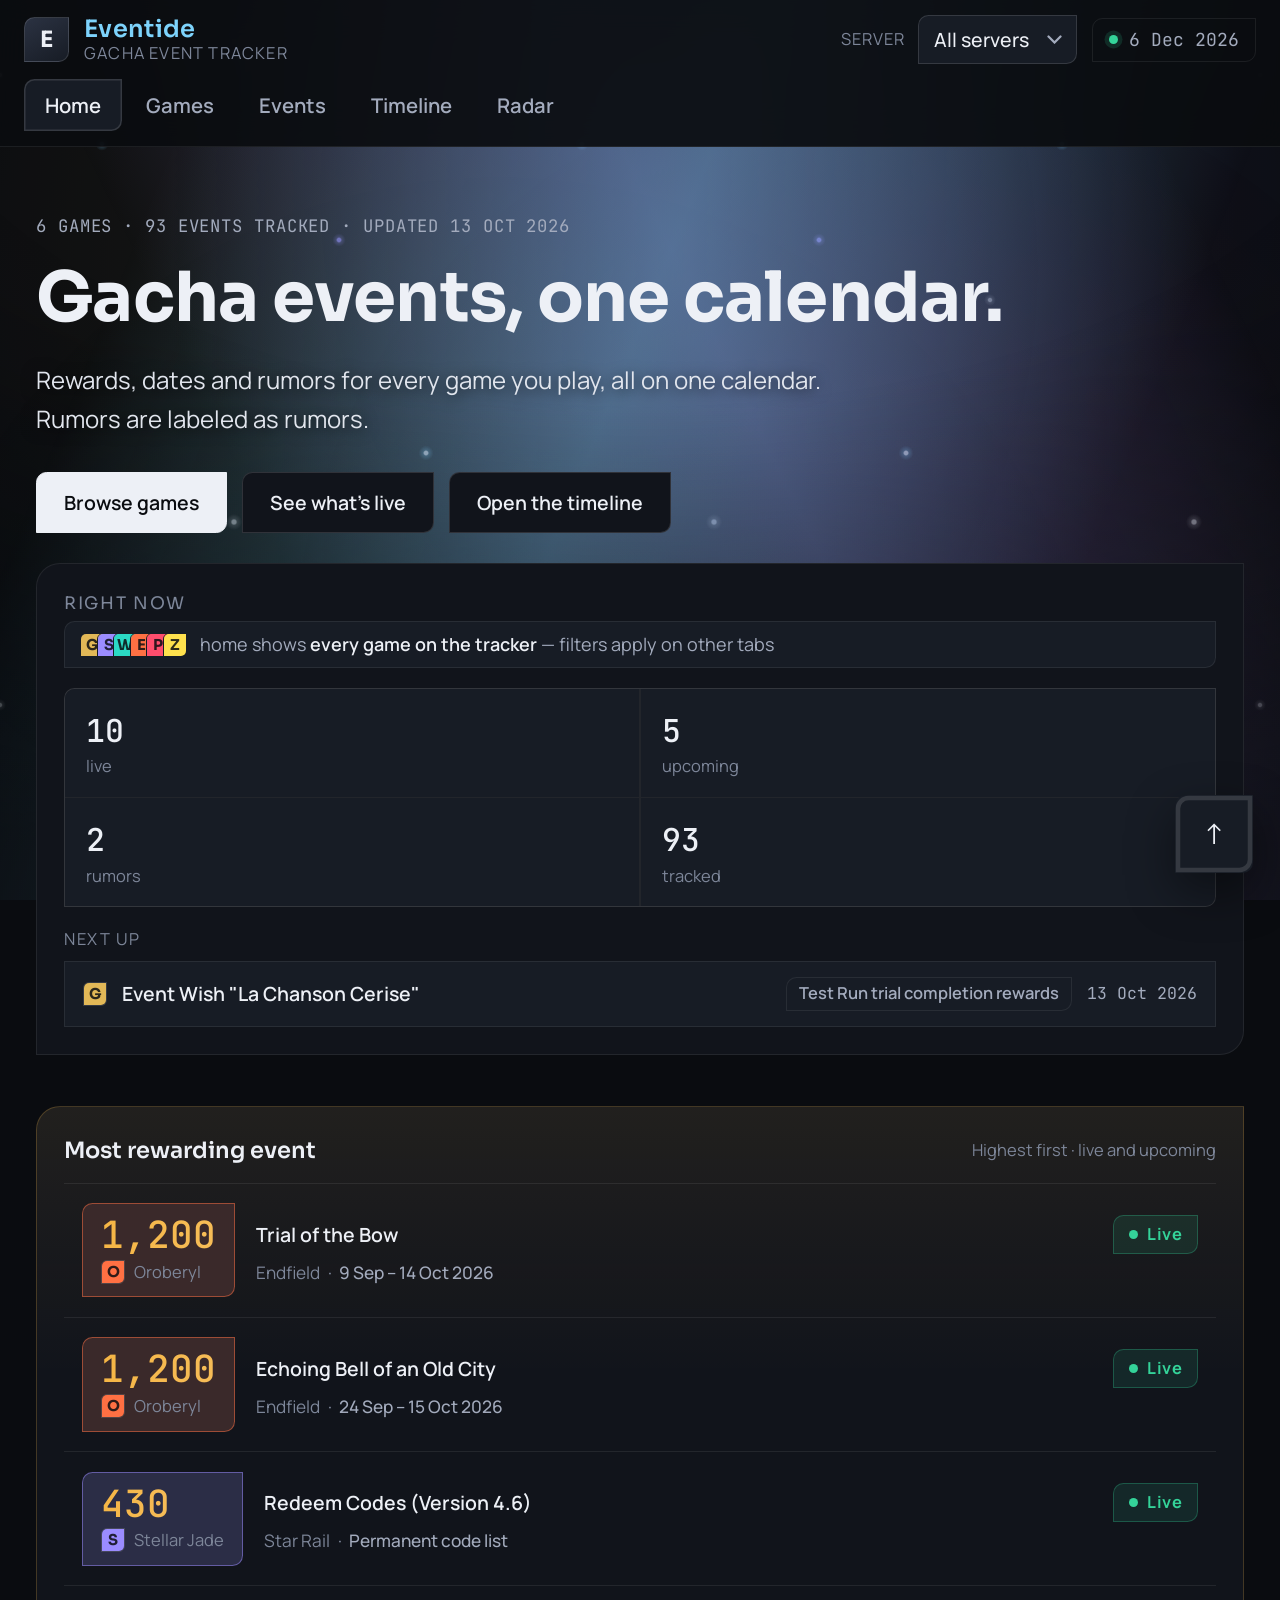
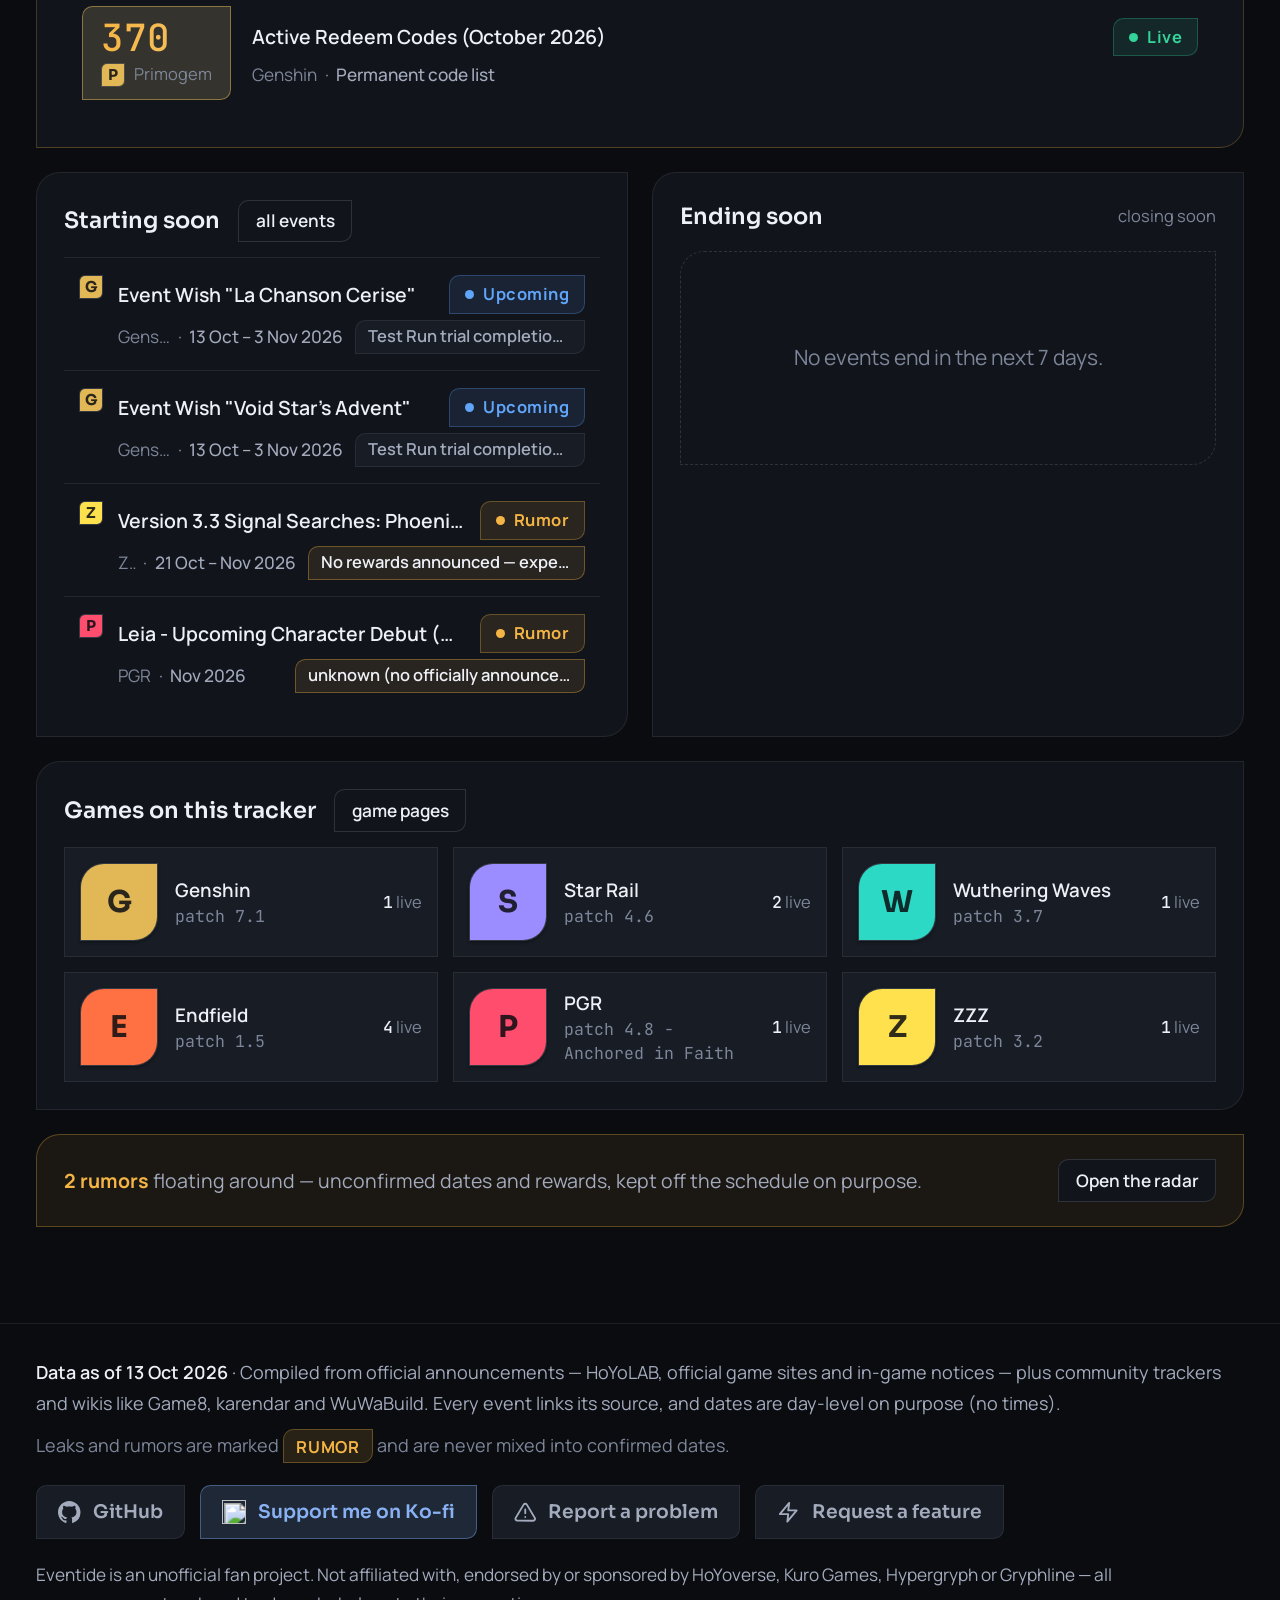
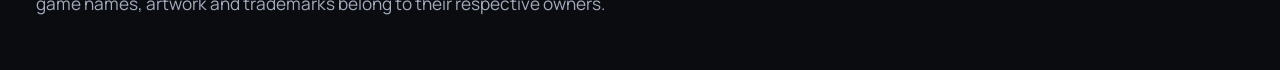
==== index.html @ 00e85efd "data: add Waking Moon Fishing to homepage" ====
<!DOCTYPE html>
<html lang="en">
<head>
<meta charset="UTF-8">
<meta name="viewport" content="width=device-width, initial-scale=1.0">
<meta name="color-scheme" content="dark">
<title>Eventide — gacha event tracker</title>
<meta name="description" content="One calendar for every gacha event: Genshin Impact, Honkai: Star Rail, Wuthering Waves, Arknights: Endfield, Punishing: Gray Raven. Dates, requirements, rewards, timeline and rumors.">
<link rel="preconnect" href="https://fonts.googleapis.com">
<link rel="preconnect" href="https://fonts.gstatic.com" crossorigin>
<link rel="preload" as="style" href="https://fonts.googleapis.com/css2?family=Sora:wght@500;600;700&family=Manrope:wght@400;500;600;700&family=JetBrains+Mono:wght@400;500&display=swap" onload="this.onload=null;this.rel='stylesheet'">
<noscript><link href="https://fonts.googleapis.com/css2?family=Sora:wght@500;600;700&family=Manrope:wght@400;500;600;700&family=JetBrains+Mono:wght@400;500&display=swap" rel="stylesheet"></noscript>
<link rel="stylesheet" href="assets/styles.css?v=20261008l">
</head>
<body>

<div class="bg-anim" aria-hidden="true">
  <span class="blob blob-a"></span>
  <span class="blob blob-b"></span>
  <span class="blob blob-c"></span>
  <span class="blob blob-d"></span>
  <span class="bg-stars"></span>
  <span class="bg-stars bg-stars-2"></span>
  <span class="bg-aurora"></span>
</div>

<div class="sticky-chrome">
<header class="topbar">
  <div class="topbar-inner">
    <a class="brand" href="#" aria-label="Eventide home">
      <span class="brand-mark">E</span>
      <span class="brand-text">
        <span class="brand-name">Eventide</span>
        <span class="brand-sub">gacha event tracker</span>
      </span>
    </a>

    <nav class="nav" aria-label="Views">
      <button class="nav-btn" data-view="home" aria-current="page">Home</button>
      <button class="nav-btn" data-view="games">Games</button>
      <button class="nav-btn" data-view="events">Events</button>
      <button class="nav-btn" data-view="timeline">Timeline</button>
      <button class="nav-btn" data-view="radar">Radar</button>
    </nav>

    <div class="topbar-right">
      <label class="server-wrap" title="Most events run on every server at the same dates — this only filters the rare region-specific ones.">
        <span class="server-label">Server</span>
        <select id="serverSelect" class="server-select">
          <option value="all">All servers</option>
          <option value="global">Global</option>
          <option value="america">America</option>
          <option value="europe">Europe</option>
          <option value="asia">Asia</option>
          <option value="sea">SEA</option>
          <option value="tw/hk/mo">TW/HK/MO</option>
          <option value="jp/kr">JP/KR</option>
          <option value="cn">CN</option>
        </select>
      </label>
      <div class="today-pill"><span class="today-dot" aria-hidden="true"></span><span id="todayDate">—</span></div>
    </div>
  </div>
</header>

<div class="filterbar">
  <div class="filterbar-inner">
    <button class="filter-toggle" id="filterToggle" aria-expanded="false" aria-controls="filterPanel">
      <span class="filter-toggle-label">Filters</span>
      <span class="filter-toggle-summary" id="filterSummary"></span>
      <span class="filter-caret" aria-hidden="true">▾</span>
    </button>
    <div class="filter-panel" id="filterPanel">
      <div class="chip-group" id="gameChips" role="group" aria-label="Filter by game"></div>
      <div class="filter-tools">
        <div class="seg" id="statusSeg" role="group" aria-label="Filter by status">
          <button class="seg-btn" data-status="live">Live</button>
          <button class="seg-btn" data-status="upcoming">Upcoming</button>
          <button class="seg-btn" data-status="all" aria-pressed="true">All</button>
          <button class="seg-btn" data-status="ended">Ended</button>
        </div>
        <select id="typeSelect" class="field-select" aria-label="Filter by event type">
          <option value="all">All types</option>
        </select>
        <select id="sortSelect" class="field-select" aria-label="Sort">
          <option value="start-asc">Sort: start date</option>
          <option value="start-desc">Sort: latest first</option>
          <option value="end-asc">Sort: ending soon</option>
          <option value="game">Sort: game</option>
        </select>
        <div class="search-wrap">
          <input id="searchInput" class="search" type="search" placeholder="Search events, rewards…" aria-label="Search events">
        </div>
      </div>
    </div>
  </div>
</div>
</div>

<main id="main">

  <!-- ============ HOME ============ -->
  <section id="view-home" class="view">
    <div id="home"></div>
  </section>

  <!-- ============ EVENTS ============ -->
  <section id="view-events" class="view">
    <div class="strip" id="statusStrip"></div>
    <div class="list-head" aria-hidden="true">
      <span>Game</span><span>Event</span><span>Dates</span><span>Rewards</span><span>Status</span>
    </div>
    <div class="event-list" id="eventList"></div>
    <div class="empty" id="eventsEmpty" hidden></div>
  </section>

  <!-- ============ TIMELINE ============ -->
  <section id="view-timeline" class="view" hidden>
    <div class="timeline-legend" id="timelineLegend"></div>
    <div id="timeline"></div>
    <div class="empty" id="timelineEmpty" hidden></div>
  </section>

  <!-- ============ RADAR ============ -->
  <section id="view-radar" class="view" hidden>
    <div id="radar"></div>
    <div class="empty" id="radarEmpty" hidden></div>
  </section>

  <!-- ============ GAMES ============ -->
  <section id="view-games" class="view" hidden>
    <div class="page-head">
      <h1 class="page-title">Supported games</h1>
      <p class="page-sub">Banners, icons, reward currencies and event art for each game. Open one for details.</p>
    </div>
    <div class="game-grid" id="gameGrid"></div>
  </section>

  <!-- ============ GAME DETAIL ============ -->
  <section id="view-game" class="view" hidden>
    <div id="gameDetail"></div>
  </section>

</main>

<footer class="footer">
  <div class="footer-inner">
    <p class="footer-line">
      <strong id="dataStamp">Data as of —</strong> · Compiled from official announcements — HoYoLAB, official game sites and in-game notices — plus community trackers and wikis like Game8, karendar and WuWaBuild. Every event links its source, and dates are day-level on purpose (no times).
    </p>
    <p class="footer-line footer-muted">
      Leaks and rumors are marked <span class="conf conf-rumor">rumor</span> and are never mixed into confirmed dates.
    </p>
    <div class="foot-links">
      <a class="foot-link" href="https://github.com/Leiifa/eventide" target="_blank" rel="noopener noreferrer">
        <svg class="foot-link-icon" viewBox="0 0 16 16" aria-hidden="true"><path fill="currentColor" d="M8 0C3.58 0 0 3.58 0 8c0 3.54 2.29 6.53 5.47 7.59.4.07.55-.17.55-.38 0-.19-.01-.82-.01-1.49-2.01.37-2.53-.49-2.69-.94-.09-.23-.48-.94-.82-1.13-.28-.15-.68-.52-.01-.53.63-.01 1.08.58 1.23.82.72 1.21 1.87.87 2.33.66.07-.52.28-.87.51-1.07-1.78-.2-3.64-.89-3.64-3.95 0-.87.31-1.59.82-2.15-.08-.2-.36-1.02.08-2.12 0 0 .67-.21 2.2.82.64-.18 1.32-.27 2-.27s1.36.09 2 .27c1.53-1.04 2.2-.82 2.2-.82.44 1.1.16 1.92.08 2.12.51.56.82 1.27.82 2.15 0 3.07-1.87 3.75-3.65 3.95.29.25.54.73.54 1.48 0 1.07-.01 1.93-.01 2.2 0 .21.15.46.55.38A8.01 8.01 0 0 0 16 8c0-4.42-3.58-8-8-8Z"/></svg>
        <span>GitHub</span>
      </a>
      <a class="foot-link foot-link-kofi" href="https://ko-fi.com/U8I628DGXZ" target="_blank" rel="noopener noreferrer">
        <img class="foot-link-cup" src="https://storage.ko-fi.com/cdn/cup-border.png" alt="" referrerpolicy="no-referrer">
        <span>Support me on Ko-fi</span>
      </a>
      <a class="foot-link" href="https://github.com/Leiifa/eventide/issues/new?template=bug_report.md" target="_blank" rel="noopener noreferrer">
        <svg class="foot-link-icon" viewBox="0 0 24 24" fill="none" stroke="currentColor" stroke-width="2" stroke-linecap="round" stroke-linejoin="round" aria-hidden="true"><path d="M10.29 3.86 1.82 18a2 2 0 0 0 1.71 3h16.94a2 2 0 0 0 1.71-3L13.71 3.86a2 2 0 0 0-3.42 0z"/><line x1="12" y1="9" x2="12" y2="13"/><line x1="12" y1="17" x2="12.01" y2="17"/></svg>
        <span>Report a problem</span>
      </a>
      <a class="foot-link" href="https://github.com/Leiifa/eventide/issues/new?template=feature_request.md" target="_blank" rel="noopener noreferrer">
        <svg class="foot-link-icon" viewBox="0 0 24 24" fill="none" stroke="currentColor" stroke-width="2" stroke-linecap="round" stroke-linejoin="round" aria-hidden="true"><polygon points="13 2 3 14 12 14 11 22 21 10 12 10 13 2"/></svg>
        <span>Request a feature</span>
      </a>
    </div>
    <p class="footer-disclaimer">
      Eventide is an unofficial fan project. Not affiliated with, endorsed by or sponsored by HoYoverse, Kuro Games,
      Hypergryph or Gryphline — all game names, artwork and trademarks belong to their respective owners.
    </p>
  </div>
</footer>

<button class="to-top" id="toTop" aria-label="Back to top" hidden>
  <svg class="to-top-ring" viewBox="0 0 52 52" aria-hidden="true">
    <path class="ring-track" d="M 9 2 H 50 V 43 A 7 7 0 0 1 43 50 H 2 V 9 A 7 7 0 0 1 9 2 Z"></path>
    <path class="ring-fill" id="ringFill" d="M 9 2 H 50 V 43 A 7 7 0 0 1 43 50 H 2 V 9 A 7 7 0 0 1 9 2 Z"></path>
  </svg>
  <span class="to-top-arrow" aria-hidden="true">↑</span>
</button>

<div class="drawer-scrim" id="drawerScrim" hidden></div>
<aside class="drawer" id="drawer" hidden role="dialog" aria-modal="true" aria-labelledby="drawerTitle">
  <button class="drawer-close" id="drawerClose" aria-label="Close details">×</button>
  <div class="drawer-body" id="drawerBody"></div>
</aside>

<div class="lightbox" id="lightbox" hidden>
  <div class="lightbox-backdrop" data-lb-close></div>
  <figure class="lightbox-figure">
    <img class="lightbox-img" id="lightboxImg" alt="">
    <figcaption class="lightbox-cap" id="lightboxCap"></figcaption>
    <button class="lightbox-close" data-lb-close aria-label="Close full banner">×</button>
  </figure>
</div>

<script src="data/events.js?v=20261013"></script>
<script src="assets/app.js?v=20261008d"></script>
</body>
</html>
---- assets/styles.css ----
/* ============================================================
   Eventide — gacha event tracker
   Surface: Explore (filter + dense list) / Monitor (timeline)
   Color = meaning only: status hues + per-game identity chips.
   ============================================================ */

:root {
  --bg:        #0a0c10;
  --bg-elev:   #11141b;
  --bg-elev-2: #171c25;
  --bg-hover:  #1b212c;
  --line:      rgba(255, 255, 255, .075);
  --line-2:    rgba(255, 255, 255, .13);

  --ink:   #edf0f6;
  --ink-2: #a3abbd;
  --ink-3:   #7d8699;

  --accent: #7dd3fc;

  --live:    #34d399;
  --upcoming:#60a5fa;
  --rumor:   #f5b544;
  --ended:   #6b7280;

  --font-display: 'Sora', 'Segoe UI', system-ui, sans-serif;
  --font-body: 'Manrope', 'Segoe UI', system-ui, sans-serif;
  --font-mono: 'JetBrains Mono', 'Cascadia Mono', Consolas, monospace;

  --r-xs: 4px 0 4px 0;
  --r-sm: 7px 0 7px 0;
  --r-md: 11px 0 11px 0;
  --r-lg: 16px 0 16px 0;

  --tl-day: 24px;
  --tl-label-w: 220px;

  --topbar-h: 60px;

  --shadow-1: 0 1px 2px rgba(0, 0, 0, .35);
  --shadow-2: 0 12px 32px rgba(0, 0, 0, .45);
}

* { box-sizing: border-box; }

html, body {
  margin: 0;
  padding: 0;
  color: var(--ink);
  font-family: var(--font-body);
  font-size: 15px;
  line-height: 1.5;
  -webkit-font-smoothing: antialiased;
}

html { scroll-behavior: smooth; background: var(--bg); }

/* ---------------- animated background ---------------- */

.bg-anim {
  position: fixed;
  inset: 0;
  z-index: -1;
  overflow: hidden;
  pointer-events: none;
  background: var(--bg);
}
.bg-anim::after {
  content: "";
  position: absolute;
  inset: 0;
  background: radial-gradient(130% 100% at 50% 0%, transparent 45%, rgba(10, 12, 16, .6) 100%);
}
/* night sky — Eventide: twinkling starfield + slow aurora, behind the accent glows */
.bg-stars {
  position: absolute;
  inset: -60px;
  pointer-events: none;
  background-image:
    radial-gradient(circle at 24px 42px, rgba(237, 240, 246, .95) 0 1.2px, rgba(125, 211, 252, .32) 2px, transparent 5px),
    radial-gradient(circle at 128px 156px, rgba(125, 211, 252, .9) 0 1.1px, rgba(125, 211, 252, .28) 1.9px, transparent 4.5px),
    radial-gradient(circle at 216px 88px, rgba(237, 240, 246, .85) 0 1.3px, rgba(237, 240, 246, .24) 2.2px, transparent 5.5px),
    radial-gradient(circle at 286px 220px, rgba(155, 140, 255, .9) 0 1.1px, rgba(155, 140, 255, .28) 2px, transparent 4.5px);
  background-size: 320px 320px;
  opacity: .7;
  animation:
    starTwinkle 9s ease-in-out infinite alternate,
    starDriftA 150s linear infinite;
  will-change: transform, opacity;
}
.bg-stars-2 {
  background-image:
    radial-gradient(circle at 60px 110px, rgba(237, 240, 246, .8) 0 1px, rgba(237, 240, 246, .22) 1.8px, transparent 4px),
    radial-gradient(circle at 190px 40px, rgba(125, 211, 252, .85) 0 1.5px, rgba(125, 211, 252, .3) 2.6px, transparent 6px),
    radial-gradient(circle at 300px 260px, rgba(237, 240, 246, .7) 0 1px, rgba(237, 240, 246, .2) 1.8px, transparent 4px);
  background-size: 420px 420px;
  opacity: .6;
  animation:
    starTwinkle2 13s ease-in-out infinite alternate,
    starDriftB 220s linear infinite;
}
.bg-aurora {
  position: absolute;
  inset: -25%;
  pointer-events: none;
  background:
    linear-gradient(112deg, transparent 26%, color-mix(in srgb, var(--accent) 36%, transparent) 48%, transparent 70%),
    linear-gradient(64deg, transparent 34%, rgba(155, 140, 255, .3) 55%, transparent 76%);
  opacity: 1;
  animation: auroraShift 46s ease-in-out infinite alternate;
  will-change: transform, opacity;
}
@keyframes starTwinkle  { from { opacity: .55; } to { opacity: .95; } }
@keyframes starTwinkle2 { from { opacity: .45; } to { opacity: .85; } }
@keyframes starDriftA   { from { transform: translate3d(0, 0, 0); } to { transform: translate3d(-320px, -320px, 0); } }
@keyframes starDriftB   { from { transform: translate3d(0, 0, 0); } to { transform: translate3d(420px, -420px, 0); } }
@keyframes auroraShift  {
  from { transform: translate3d(-3%, -2%, 0) scale(1); opacity: .65; }
  to   { transform: translate3d(3%, 2%, 0) scale(1.1); opacity: 1; }
}

.blob {
  position: absolute;
  width: 72vw;
  height: 72vw;
  max-width: 1100px;
  max-height: 1100px;
  border-radius: 50%;
  opacity: .55;
  will-change: transform;
}
.blob-a {
  top: -22vw;
  left: -14vw;
  background: radial-gradient(circle, rgba(226, 184, 87, .13) 0%, transparent 66%);
  animation: drift-a 52s ease-in-out infinite alternate;
}
.blob-b {
  top: -26vw;
  right: -18vw;
  background: radial-gradient(circle, rgba(155, 140, 255, .12) 0%, transparent 66%);
  animation: drift-b 68s ease-in-out infinite alternate;
}
.blob-c {
  bottom: -30vw;
  left: -10vw;
  background: radial-gradient(circle, rgba(43, 217, 196, .1) 0%, transparent 66%);
  animation: drift-c 76s ease-in-out infinite alternate;
}
.blob-d {
  bottom: -24vw;
  right: -16vw;
  background: radial-gradient(circle, rgba(255, 112, 67, .09) 0%, transparent 66%);
  animation: drift-a 61s ease-in-out infinite alternate-reverse;
}

@keyframes drift-a {
  from { transform: translate3d(-4vw, -3vh, 0) scale(1); }
  to   { transform: translate3d(9vw, 7vh, 0) scale(1.18); }
}
@keyframes drift-b {
  from { transform: translate3d(8vw, 6vh, 0) scale(1.12); }
  to   { transform: translate3d(-9vw, -5vh, 0) scale(.92); }
}
@keyframes drift-c {
  from { transform: translate3d(3vw, -8vh, 0) scale(.92); }
  to   { transform: translate3d(-7vw, 9vh, 0) scale(1.22); }
}

/* ---------------- motion: views, lists, actions ---------------- */

@keyframes viewIn {
  from { opacity: 0; transform: translateY(10px); }
  to   { opacity: 1; transform: none; }
}
.view:not([hidden]) {
  animation: viewIn .28s cubic-bezier(.22, .61, .36, 1) backwards;
}

@keyframes fadeUp {
  from { opacity: 0; transform: translateY(7px); }
  to   { opacity: 1; transform: none; }
}
.row, .ev-card, .rcard, .game-card, .home-row, .payout-row, .mini-game {
  animation: fadeUp .32s ease backwards;
  animation-delay: calc(var(--i, 0) * 24ms);
}

@keyframes barIn {
  from { opacity: 0; transform: scaleX(.55); }
  to   { opacity: 1; transform: none; }
}
.bar {
  transform-origin: left center;
  animation: barIn .45s cubic-bezier(.22, .61, .36, 1) backwards;
  animation-delay: calc(var(--i, 0) * 22ms);
}

@keyframes fadeIn {
  from { opacity: 0; }
  to   { opacity: 1; }
}
.drawer-scrim { animation: fadeIn .2s ease backwards; }

.btn, .chip, .seg-btn, .nav-btn, .toggle, .back-link {
  transition: transform .13s ease, background .15s ease, color .15s ease, border-color .15s ease;
}
.btn:active, .chip:active, .seg-btn:active, .nav-btn:active, .toggle:active, .back-link:active {
  transform: scale(.97);
}

body {
  min-height: 100vh;
  display: flex;
  flex-direction: column;
}

button { font: inherit; color: inherit; background: none; border: none; cursor: pointer; }
select { font: inherit; }
a { color: var(--accent); text-decoration: none; }
a:hover { text-decoration: underline; }
code {
  font-family: var(--font-mono);
  font-size: .85em;
  background: var(--bg-elev-2);
  border: 1px solid var(--line);
  border-radius: var(--r-xs);
  padding: 1px 5px;
}

:focus-visible {
  outline: 2px solid var(--accent);
  outline-offset: 2px;
  border-radius: var(--r-xs);
}

/* ---------------- top bar ---------------- */

.sticky-chrome {
  position: sticky;
  top: 0;
  z-index: 40;
}

.topbar {
  background: rgba(10, 12, 16, .92);
  backdrop-filter: blur(12px);
  border-bottom: 1px solid var(--line);
}

.topbar-inner {
  max-width: 1320px;
  margin: 0 auto;
  padding: 0 24px;
  height: var(--topbar-h);
  display: flex;
  align-items: center;
  gap: 28px;
  transition: height .25s ease, gap .25s ease;
}

.brand {
  display: flex;
  align-items: center;
  gap: 10px;
  text-decoration: none;
  flex-shrink: 0;
}
.brand:hover { text-decoration: none; }

.brand-mark {
  width: 30px;
  height: 30px;
  display: grid;
  place-items: center;
  border-radius: var(--r-sm);
  background: linear-gradient(150deg, #2b3242, #171c25);
  border: 1px solid var(--line-2);
  font-family: var(--font-display);
  font-weight: 700;
  font-size: 15px;
  color: var(--ink);
  transition: width .25s ease, height .25s ease, font-size .25s ease;
}

.brand-text { display: flex; flex-direction: column; line-height: 1.15; }
.brand-name {
  font-family: var(--font-display);
  font-weight: 600;
  font-size: 16px;
  letter-spacing: .2px;
}
.brand-sub {
  font-size: 11px;
  color: var(--ink-3);
  letter-spacing: .8px;
  text-transform: uppercase;
}

.nav { display: flex; gap: 2px; flex-wrap: wrap; }

.nav-btn {
  padding: 7px 14px;
  border-radius: var(--r-sm);
  font-size: 13.5px;
  font-weight: 600;
  color: var(--ink-2);
  transition: color .15s ease, background .15s ease;
}
.nav-btn:hover { color: var(--ink); background: var(--bg-hover); }
.nav-btn[aria-current="page"] {
  color: var(--ink);
  background: var(--bg-elev-2);
  box-shadow: inset 0 0 0 1px var(--line-2);
}

.topbar-right {
  margin-left: auto;
  display: flex;
  align-items: center;
  gap: 14px;
}

.server-wrap {
  display: flex;
  align-items: center;
  gap: 8px;
  cursor: help;
}
.server-label {
  font-size: 11px;
  letter-spacing: .7px;
  text-transform: uppercase;
  color: var(--ink-3);
}

.server-select, .field-select {
  background: var(--bg-elev-2);
  border: 1px solid var(--line-2);
  color: var(--ink);
  border-radius: var(--r-sm);
  padding: 6px 26px 6px 10px;
  font-size: 13px;
  font-weight: 500;
  appearance: none;
  background-image: url("data:image/svg+xml;charset=utf-8,%3Csvg xmlns='http://www.w3.org/2000/svg' width='10' height='6' viewBox='0 0 10 6'%3E%3Cpath d='M1 1l4 4 4-4' stroke='%23a3abbd' stroke-width='1.5' fill='none' stroke-linecap='round'/%3E%3C/svg%3E");
  background-repeat: no-repeat;
  background-position: right 9px center;
  cursor: pointer;
}
.server-select:hover, .field-select:hover { border-color: var(--line-2); background-color: var(--bg-hover); }

.today-pill {
  display: flex;
  align-items: center;
  gap: 7px;
  font-family: var(--font-mono);
  font-size: 12px;
  color: var(--ink-2);
  padding: 5px 11px;
  border: 1px solid var(--line);
  border-radius: var(--r-sm);
  white-space: nowrap;
}
.today-dot {
  width: 6px;
  height: 6px;
  border-radius: 50%;
  background: var(--live);
  box-shadow: 0 0 0 3px rgba(52, 211, 153, .15);
}

/* ---------------- compact header (on scroll) ---------------- */

body.nav-compact { --topbar-h: 46px; }
body.nav-compact .topbar { box-shadow: 0 8px 22px rgba(0, 0, 0, .38); }
body.nav-compact .topbar-inner { gap: 18px; }
body.nav-compact .brand-sub { display: none; }
body.nav-compact .brand-mark { width: 26px; height: 26px; font-size: 13px; }
body.nav-compact .brand-name { font-size: 14.5px; }
body.nav-compact .nav-btn { padding: 5px 11px; font-size: 12.5px; }
body.nav-compact .today-pill { padding: 3px 9px; }
body.nav-compact .server-label { display: none; }
body.nav-compact .server-select { padding-top: 4px; padding-bottom: 4px; }
.brand-name, .nav-btn, .today-pill, .server-select {
  transition: font-size .25s ease, padding .25s ease;
}

/* Mobile: the header wraps onto two rows, so its height is set by content, not
   --topbar-h. Animate the compact change instead of letting it jump. */
@media (max-width: 1080px) {
  .topbar-inner,
  .brand-mark,
  .brand-sub,
  .server-label {
    transition: height .25s ease, gap .25s ease, padding .25s ease,
      width .25s ease, height .25s ease, opacity .2s ease;
  }
  body.nav-compact .brand-sub,
  body.nav-compact .server-label {
    opacity: 0;
    max-height: 0;
    overflow: hidden;
  }
  body.nav-compact .topbar-inner { padding-top: 6px; padding-bottom: 6px; }
}

/* ---------------- filter bar ---------------- */

.filterbar {
  background: rgba(10, 12, 16, .92);
  backdrop-filter: blur(12px);
  border-bottom: 1px solid var(--line);
  position: relative;
}

/* the panel is inline on desktop, a dropdown on mobile */
.filter-panel { display: contents; }
.filter-toggle { display: none; }

.filterbar-inner {
  max-width: 1320px;
  margin: 0 auto;
  padding: 12px 24px;
  display: flex;
  align-items: center;
  gap: 18px;
  flex-wrap: wrap;
}

.chip-group { display: flex; gap: 7px; flex-wrap: wrap; }

.chip {
  display: inline-flex;
  align-items: center;
  gap: 7px;
  padding: 6px 12px 6px 10px;
  border-radius: var(--r-sm);
  border: 1px solid var(--line-2);
  background: var(--bg-elev);
  color: var(--ink-2);
  font-size: 12.5px;
  font-weight: 600;
  transition: background .15s ease, color .15s ease, border-color .15s ease, opacity .15s ease;
}
.chip:hover { background: var(--bg-hover); color: var(--ink); }
.chip[aria-pressed="false"] { opacity: .5; }
.chip[aria-pressed="true"] {
  color: var(--ink);
  border-color: color-mix(in srgb, var(--chip-color, #888) 55%, transparent);
  background: color-mix(in srgb, var(--chip-color, #888) 16%, var(--bg-elev));
}
.chip-dot {
  width: 8px;
  height: 8px;
  border-radius: 2px 0 2px 0;
  background: var(--chip-color, #888);
  flex-shrink: 0;
}
.gicon.gicon-xs {
  width: 16px;
  height: 16px;
  border-radius: var(--r-xs);
  border: 1px solid var(--line-2);
  box-shadow: none;
}
.gicon.gicon-xs .icon-letter { font-size: 10px; }

.filter-tools {
  margin-left: auto;
  display: flex;
  align-items: center;
  gap: 10px;
  flex-wrap: wrap;
}

.seg {
  display: flex;
  background: var(--bg-elev);
  border: 1px solid var(--line-2);
  border-radius: var(--r-sm);
  padding: 2px;
  gap: 2px;
}
.seg-btn {
  padding: 5px 11px;
  font-size: 12.5px;
  font-weight: 600;
  color: var(--ink-3);
  border-radius: var(--r-xs);
}
.seg-btn:hover { color: var(--ink); }
.seg-btn[aria-pressed="true"] {
  background: var(--bg-elev-2);
  color: var(--ink);
  box-shadow: inset 0 0 0 1px var(--line-2);
}

.search-wrap { position: relative; }
.search {
  background: var(--bg-elev);
  border: 1px solid var(--line-2);
  border-radius: var(--r-sm);
  color: var(--ink);
  padding: 7px 12px;
  font-size: 13px;
  width: 220px;
  transition: width .2s ease, border-color .15s ease;
}
.search::placeholder { color: var(--ink-3); }
.search:focus { outline: none; border-color: var(--accent); width: 260px; }

/* ---------------- layout ---------------- */

#main {
  flex: 1;
  width: 100%;
  max-width: 1320px;
  margin: 0 auto;
  padding: 22px 24px 64px;
}

.view[hidden] { display: none; }

/* ---------------- status strip ---------------- */

.strip {
  display: flex;
  align-items: center;
  gap: 22px;
  flex-wrap: wrap;
  padding: 13px 18px;
  margin: 0 0 18px;
  font-size: 12.5px;
  color: var(--ink-2);
  background: var(--bg-elev);
  border: 1px solid var(--line);
  border-radius: var(--r-md);
}
.strip-item { display: flex; align-items: baseline; gap: 7px; }
.strip-num {
  font-family: var(--font-mono);
  font-size: 16px;
  font-weight: 500;
  color: var(--ink);
}
.strip-item.is-live .strip-num    { color: var(--live); }
.strip-item.is-upcoming .strip-num{ color: var(--upcoming); }
.strip-item.is-rumor .strip-num   { color: var(--rumor); }
.strip-next {
  margin-left: auto;
  color: var(--ink-2);
}
.strip-next b { color: var(--ink); font-weight: 600; }

/* ---------------- event list ---------------- */

.list-head {
  display: grid;
  grid-template-columns: 128px minmax(200px, 1.15fr) 196px minmax(220px, 1.35fr) 108px;
  gap: 18px;
  padding: 10px 16px 8px;
  font-size: 11px;
  letter-spacing: 1px;
  text-transform: uppercase;
  color: var(--ink-2);
  background: var(--bg-elev);
  border-bottom: 1px solid var(--line);
}

.event-list { display: flex; flex-direction: column; }

.row {
  display: grid;
  grid-template-columns: 128px minmax(200px, 1.15fr) 196px minmax(220px, 1.35fr) 108px;
  gap: 18px;
  align-items: center;
  padding: 14px 16px;
  background: var(--bg-elev);
  border-bottom: 1px solid var(--line);
  cursor: pointer;
  transition: background .13s ease;
  text-align: left;
  width: 100%;
}
.row:hover { background: var(--bg-hover); }
.row:focus-visible { outline-offset: -2px; }

.row-game {
  display: inline-flex;
  align-items: center;
  gap: 8px;
  font-size: 12px;
  font-weight: 600;
  color: var(--ink-2);
}
.row-game .chip-dot { width: 9px; height: 9px; border-radius: 2px 0 2px 0; }

.row-main   { min-width: 0; }
.row-title {
  font-family: var(--font-display);
  font-size: 14.5px;
  font-weight: 600;
  color: var(--ink);
  line-height: 1.3;
  overflow-wrap: break-word;
}
.row-meta {
  margin-top: 3px;
  font-size: 11.5px;
  color: var(--ink-3);
  display: flex;
  gap: 8px;
  flex-wrap: wrap;
}
.row-meta .ver {
  font-family: var(--font-mono);
  color: var(--ink-2);
}

.row-dates { display: flex; flex-direction: column; gap: 2px; }
.row-date-main {
  font-family: var(--font-mono);
  font-size: 12.5px;
  color: var(--ink);
}
.row-count { font-size: 11px; color: var(--ink-3); }
.row-count.is-soon { color: var(--rumor); }
.row-count.is-now { color: var(--live); }

.row-rewards {
  display: flex;
  flex-wrap: wrap;
  gap: 5px;
  align-content: center;
  min-width: 0;
  overflow: hidden;
}
.rw-chip {
  font-size: 11px;
  font-weight: 600;
  color: var(--ink-2);
  background: var(--bg-elev-2);
  border: 1px solid var(--line);
  border-radius: var(--r-sm);
  padding: 2.5px 7px;
  white-space: nowrap;
  min-width: 0;
  max-width: 100%;
  overflow: hidden;
  text-overflow: ellipsis;
}
.rw-chip.is-premium {
  color: var(--ink);
  border-color: rgba(245, 181, 68, .35);
  background: rgba(245, 181, 68, .1);
}
.rw-more { font-size: 11px; color: var(--ink-3); align-self: center; }

.row-status { display: flex; justify-content: flex-start; }

.pill {
  display: inline-flex;
  align-items: center;
  gap: 6px;
  font-size: 11px;
  font-weight: 700;
  letter-spacing: .3px;
  padding: 4px 10px;
  border-radius: var(--r-sm);
  border: 1px solid transparent;
  white-space: nowrap;
}
.pill::before {
  content: "";
  width: 6px;
  height: 6px;
  border-radius: 50%;
  background: currentColor;
}
.pill-live     { color: var(--live);     background: rgba(52, 211, 153, .11);  border-color: rgba(52, 211, 153, .28); }
.pill-upcoming { color: var(--upcoming); background: rgba(96, 165, 250, .11);  border-color: rgba(96, 165, 250, .28); }
.pill-ended    { color: var(--ink-3);    background: rgba(107, 114, 128, .12); border-color: rgba(107, 114, 128, .25); }
.pill-rumor    { color: var(--rumor);    background: rgba(245, 181, 68, .11);  border-color: rgba(245, 181, 68, .3); }

/* ---------------- timeline ---------------- */

.timeline-legend {
  display: flex;
  align-items: center;
  gap: 18px;
  flex-wrap: wrap;
  padding: 0 2px 16px;
  font-size: 12px;
  color: color-mix(in srgb, var(--ink) 72%, var(--ink-2));
  text-shadow: 0 1px 8px rgba(10, 12, 16, .7);
}
.legend-item { display: flex; align-items: center; gap: 7px; }
.legend-swatch { width: 10px; height: 10px; border-radius: 2px 0 2px 0; }
.legend-line {
  width: 2px;
  height: 12px;
  background: var(--live);
  box-shadow: 0 0 0 3px rgba(52, 211, 153, .16);
}
.tl-hint { opacity: 1; color: var(--ink-2); }
.tl-jump { margin-left: auto; }

/* seamless horizontal calendar */
.tl-scroll {
  overflow: auto;
  max-height: 72vh;
  border: 1px solid var(--line);
  border-radius: var(--r-lg);
  background: var(--bg-elev);
  overscroll-behavior: contain;
}
.tl-inner { position: relative; }

.tl-head {
  position: sticky;
  top: 0;
  z-index: 6;
  display: flex;
  height: 52px;
  background: var(--bg-elev-2);
  border-bottom: 1px solid var(--line-2);
}
.tl-corner {
  position: sticky;
  left: 0;
  z-index: 7;
  width: var(--tl-label-w);
  flex-shrink: 0;
  display: flex;
  align-items: center;
  padding: 0 14px;
  font-size: 11px;
  letter-spacing: 1px;
  text-transform: uppercase;
  color: var(--ink-3);
  background: var(--bg-elev-2);
  border-right: 1px solid var(--line-2);
}
.tl-axis { position: relative; height: 52px; flex-shrink: 0; }
.tl-month-seg {
  position: absolute;
  top: 0;
  bottom: 0;
  border-left: 1px solid var(--line-2);
  padding: 8px 0 0 9px;
}
.tl-month-seg.is-now { background: rgba(52, 211, 153, .05); }
.tl-month-name {
  font-family: var(--font-display);
  font-size: 12px;
  font-weight: 600;
  color: var(--ink-2);
  white-space: nowrap;
}
.tl-month-seg.is-now .tl-month-name { color: var(--live); }
.tl-tick {
  position: absolute;
  bottom: 5px;
  transform: translateX(-50%);
  font-family: var(--font-mono);
  font-size: 10.5px;
  color: var(--ink-3);
}
.tl-today-tag {
  position: absolute;
  top: 4px;
  transform: translateX(-50%);
  font-size: 10px;
  font-weight: 700;
  letter-spacing: .5px;
  text-transform: uppercase;
  color: var(--live);
  background: var(--bg);
  border: 1px solid rgba(52, 211, 153, .35);
  border-radius: var(--r-xs);
  padding: 1px 6px;
  white-space: nowrap;
  z-index: 2;
}

.tl-body { position: relative; }
.tl-grid {
  position: absolute;
  left: var(--tl-label-w);
  top: 0;
  bottom: 0;
  z-index: 1;
  pointer-events: none;
}
.tl-mline { position: absolute; top: 0; bottom: 0; width: 1px; background: var(--line-2); }

.tl-row {
  position: relative;
  z-index: 2;
  display: flex;
  align-items: stretch;
  border-bottom: 1px solid var(--line);
}
.tl-row:last-child { border-bottom: none; }
.tl-label {
  position: sticky;
  left: 0;
  z-index: 3;
  width: var(--tl-label-w);
  flex-shrink: 0;
  display: flex;
  flex-direction: column;
  gap: 1px;
  padding: 8px 12px;
  text-align: left;
  cursor: pointer;
  background: var(--bg-elev);
  border-right: 1px solid var(--line);
}
.tl-row:hover .tl-label { background: var(--bg-hover); }
.tl-title {
  font-size: 12px;
  font-weight: 600;
  overflow: hidden;
  text-overflow: ellipsis;
  white-space: nowrap;
}
.tl-game {
  font-size: 11px;
  color: var(--ink-3);
  display: flex;
  align-items: center;
  gap: 5px;
  min-width: 0;
}
.tl-game span:last-child {
  overflow: hidden;
  text-overflow: ellipsis;
  white-space: nowrap;
}

.tl-track {
  position: relative;
  height: 36px;
  flex-shrink: 0;
  background-image: repeating-linear-gradient(
    to right,
    transparent 0,
    transparent calc(var(--tl-day) * 7 - 1px),
    var(--line) calc(var(--tl-day) * 7 - 1px),
    var(--line) calc(var(--tl-day) * 7)
  );
}
.tl-row:hover .tl-track { background-color: rgba(255, 255, 255, .02); }
.tl-track .bar { top: 8px; }

.tl-today {
  position: absolute;
  top: 0;
  bottom: 0;
  width: 2px;
  background: var(--live);
  box-shadow: 0 0 0 3px rgba(52, 211, 153, .14);
  z-index: 4;
  pointer-events: none;
}

.bar {
  position: absolute;
  top: 7px;
  height: 20px;
  border-radius: var(--r-sm);
  display: flex;
  align-items: center;
  padding: 0 8px;
  font-size: 11px;
  font-weight: 700;
  color: rgba(10, 12, 16, .82);
  overflow: hidden;
  white-space: nowrap;
  cursor: pointer;
  transition: filter .13s ease, transform .13s ease;
}
.bar:hover { filter: brightness(1.12); transform: translateY(-1px); }
.bar.is-ended { opacity: .38; }
.bar.is-rumor {
  background: repeating-linear-gradient(45deg, var(--rumor), var(--rumor) 7px, rgba(245, 181, 68, .55) 7px, rgba(245, 181, 68, .55) 14px) !important;
  color: #241a05;
}

@media (max-width: 1080px) {
  .tl-scroll { max-height: 64vh; }
}

/* ---------------- radar ---------------- */

.radar-sec { margin-bottom: 34px; }
.radar-head {
  display: flex;
  align-items: baseline;
  gap: 12px;
  margin: 0 2px 14px;
}
.radar-title {
  font-family: var(--font-display);
  font-size: 17px;
  font-weight: 600;
}
.radar-sub { font-size: 12px; color: var(--ink-3); }

.radar-grid {
  display: grid;
  grid-template-columns: repeat(auto-fill, minmax(330px, 1fr));
  gap: 12px;
}

.rcard {
  border: 1px solid var(--line);
  border-radius: var(--r-md);
  background: var(--bg-elev);
  padding: 15px 17px;
  display: flex;
  flex-direction: column;
  gap: 10px;
  cursor: pointer;
  text-align: left;
  transition: background .13s ease, border-color .13s ease;
}
.rcard:hover { background: var(--bg-hover); border-color: var(--line-2); }

.rcard-top { display: flex; align-items: center; gap: 10px; flex-wrap: wrap; }
.rcard-title { font-family: var(--font-display); font-size: 14.5px; font-weight: 600; line-height: 1.3; }
.rcard-summary { font-size: 13px; color: var(--ink-2); }
.rcard-foot {
  margin-top: auto;
  padding-top: 10px;
  border-top: 1px solid var(--line);
  display: flex;
  align-items: center;
  gap: 10px;
  flex-wrap: wrap;
}
.rcard-date {
  font-family: var(--font-mono);
  font-size: 11.5px;
  color: var(--ink-2);
}
.conf {
  font-size: 11px;
  font-weight: 700;
  letter-spacing: .5px;
  text-transform: uppercase;
  padding: 3px 8px;
  border-radius: var(--r-sm);
}
.conf-confirmed { color: var(--live);    background: rgba(52, 211, 153, .12); border: 1px solid rgba(52, 211, 153, .28); }
.conf-leaked    { color: var(--rumor);   background: rgba(245, 181, 68, .12); border: 1px solid rgba(245, 181, 68, .3); }
.conf-rumor     { color: var(--rumor);   background: rgba(245, 181, 68, .12); border: 1px solid rgba(245, 181, 68, .3); }

.rumor-note {
  font-size: 12px;
  color: var(--rumor);
  background: rgba(245, 181, 68, .07);
  border-left: 2px solid rgba(245, 181, 68, .45);
  padding: 7px 10px;
  border-radius: var(--r-sm);
}

/* ---------------- home ---------------- */

.home-hero {
  display: grid;
  grid-template-columns: minmax(0, 1.45fr) minmax(250px, .8fr);
  gap: 30px;
  align-items: stretch;
  padding: 22px 0 34px;
}
.home-kicker {
  font-family: var(--font-mono);
  font-size: 11.5px;
  letter-spacing: .6px;
  text-transform: uppercase;
  color: var(--ink-2);
  margin-bottom: 15px;
}
.home-title {
  font-family: var(--font-display);
  font-size: clamp(30px, 5vw, 46px);
  line-height: 1.08;
  font-weight: 700;
  letter-spacing: -.5px;
  margin: 0 0 16px;
}
.home-sub {
  font-size: 16px;
  line-height: 1.65;
  color: color-mix(in srgb, var(--ink) 84%, var(--ink-2));
  text-shadow: 0 1px 10px rgba(10, 12, 16, .75);
  max-width: 560px;
  margin: 0 0 22px;
}
.home-cta { display: flex; gap: 10px; flex-wrap: wrap; }

.btn {
  display: inline-flex;
  align-items: center;
  gap: 7px;
  font-size: 13px;
  font-weight: 600;
  padding: 10px 18px;
  border: 1px solid var(--line-2);
  border-radius: var(--r-sm);
  background: var(--bg-elev);
  color: var(--ink);
}
.btn:hover { background: var(--bg-hover); }
.btn-primary {
  background: var(--ink);
  border-color: var(--ink);
  color: var(--bg);
}
.btn-primary:hover { background: #ffffff; color: var(--bg); }
.btn-tiny { padding: 5px 11px; font-size: 11.5px; }

.home-board {
  border: 1px solid var(--line);
  border-radius: var(--r-lg);
  background: var(--bg-elev);
  padding: 18px;
  display: flex;
  flex-direction: column;
  gap: 13px;
  overflow: hidden;
}
.hb-head {
  font-family: var(--font-display);
  font-size: 11.5px;
  letter-spacing: 1.1px;
  text-transform: uppercase;
  color: var(--ink-3);
}
.hb-title { display: flex; flex-direction: column; gap: 3px; }
.hb-scope {
  display: flex;
  align-items: center;
  gap: 9px;
  font-size: 12px;
  color: var(--ink-2);
  background: var(--bg-elev-2);
  border: 1px solid var(--line);
  border-radius: var(--r-sm);
  padding: 6px 10px;
}
.hb-scope b { color: var(--ink); font-weight: 600; }
.hb-scope-icons { display: inline-flex; flex-shrink: 0; }
.hb-scope-icons .gicon-micro {
  width: 16px;
  height: 16px;
  border-radius: var(--r-xs);
  border: 1px solid var(--bg-elev-2);
  box-shadow: none;
  margin-left: -5px;
}
.hb-scope-icons .gicon-micro:first-child { margin-left: 0; }
.gicon-micro .icon-letter { font-size: 10px; }
.hb-grid {
  display: grid;
  grid-template-columns: repeat(2, 1fr);
  gap: 1px;
  background: var(--line);
  border: 1px solid var(--line);
  border-radius: var(--r-sm);
  overflow: hidden;
}
.hb-cell {
  background: var(--bg-elev-2);
  padding: 12px 14px;
  display: flex;
  flex-direction: column;
}
.hb-cell b { font-family: var(--font-mono); font-size: 21px; font-weight: 500; }
.hb-cell span { font-size: 11px; color: var(--ink-3); }
.hb-next { margin-top: auto; }
.hb-next-row {
  display: flex;
  align-items: center;
  gap: 10px;
  width: 100%;
  text-align: left;
  padding: 10px 12px;
  margin-top: 6px;
  border: 1px solid var(--line);
  background: var(--bg-elev-2);
}
.hb-next-row:hover { background: var(--bg-hover); }
.hb-next-title {
  flex: 1;
  font-size: 13px;
  font-weight: 600;
  min-width: 0;
  overflow: hidden;
  text-overflow: ellipsis;
  white-space: nowrap;
}
.hb-next-date { font-family: var(--font-mono); font-size: 11px; color: var(--ink-2); }

.home-cols {
  display: grid;
  grid-template-columns: repeat(auto-fit, minmax(330px, 1fr));
  gap: 16px;
  margin-bottom: 16px;
}
.home-panel {
  border: 1px solid var(--line);
  border-radius: var(--r-lg);
  background: var(--bg-elev);
  padding: 18px;
  margin-bottom: 16px;
}
.home-cols .home-panel { margin-bottom: 0; }
.home-panel-head { display: flex; align-items: center; gap: 12px; margin-bottom: 10px; }
.home-h2 { font-family: var(--font-display); font-size: 15px; font-weight: 600; margin: 0; }
.home-hint { margin-left: auto; font-size: 11px; color: var(--ink-3); }

.home-row, .payout-row {
  display: flex;
  align-items: flex-start;
  gap: 10px;
  width: 100%;
  text-align: left;
  padding: 11px 10px;
  border-top: 1px solid var(--line);
}
.home-row:hover, .payout-row:hover { background: var(--bg-hover); }
.home-row .chip-dot { margin-top: 5px; }
.home-row-main, .payout-main {
  flex: 1;
  min-width: 0;
  display: flex;
  flex-direction: column;
  gap: 4px;
}
.home-row-top {
  display: flex;
  align-items: center;
  gap: 10px;
  min-width: 0;
}
.home-row-title {
  flex: 1;
  min-width: 0;
  font-size: 13px;
  font-weight: 600;
  overflow: hidden;
  text-overflow: ellipsis;
  white-space: nowrap;
}
.home-row-sub {
  display: flex;
  align-items: center;
  gap: 8px;
  min-width: 0;
}
.home-row-meta {
  display: flex;
  align-items: baseline;
  gap: 5px;
  flex: 0 1 auto;
  min-width: 0;
  font-size: 11.5px;
}
.meta-game {
  min-width: 0;
  overflow: hidden;
  text-overflow: ellipsis;
  white-space: nowrap;
  color: var(--ink-3);
}
.meta-sep {
  flex-shrink: 0;
  color: var(--ink-3);
}
.meta-dates {
  flex-shrink: 0;
  white-space: nowrap;
  color: var(--ink-2);
  font-weight: 500;
}
.home-reward {
  display: inline-flex;
  align-items: center;
  gap: 6px;
  max-width: 62%;
  min-width: 56px;
  flex-shrink: 4;
  margin-left: auto;
  padding: 2.5px 8px;
}
.home-reward-text {
  min-width: 0;
  overflow: hidden;
  text-overflow: ellipsis;
  white-space: nowrap;
}
.cur-icon.cur-icon-micro {
  width: 16px;
  height: 16px;
  border-radius: var(--r-xs);
}
.cur-icon.cur-icon-micro .cur-letter { font-size: 10px; }
.payout-panel {
  border-color: rgba(245, 181, 68, .22);
  background:
    linear-gradient(180deg, rgba(245, 181, 68, .07), transparent 42%),
    var(--bg-elev);
}
.payout-row {
  align-items: center;
  gap: 14px;
  padding: 13px 12px;
}
.payout-prize {
  position: relative;
  overflow: hidden;
  display: flex;
  flex-direction: column;
  align-items: flex-start;
  gap: 4px;
  flex-shrink: 0;
  min-width: 96px;
  padding: 8px 12px;
  border: 1px solid color-mix(in srgb, var(--glow, var(--rumor)) 50%, transparent);
  border-radius: var(--r-sm);
  background: color-mix(in srgb, var(--glow, var(--rumor)) 15%, var(--bg-elev-2));
  animation: rewardGlowIn 4.6s ease-in-out infinite;
}
.payout-prize::before {
  content: "";
  position: absolute;
  inset: 0;
  background: linear-gradient(105deg, transparent 32%, color-mix(in srgb, var(--glow, var(--rumor)) 20%, transparent) 50%, transparent 68%);
  transform: translateX(-130%);
  animation: rewardShimmer 5.5s ease-in-out infinite;
}
.payout-prize > * {
  position: relative;
  z-index: 1;
}
.payout-amount {
  display: block;
  font-family: var(--font-mono);
  font-size: 25px;
  font-weight: 500;
  line-height: 1;
  color: var(--glow, var(--rumor));
}
.payout-unit {
  display: inline-flex;
  align-items: center;
  gap: 6px;
  font-size: 11px;
  color: var(--ink-3);
  max-width: 100%;
  overflow: hidden;
  white-space: nowrap;
}

/* rare-currency glow — lives INSIDE the highlight; color is the game's own accent */
.rw-chip.is-rare,
.payout-amount.is-rare { --glow: var(--rumor); }
.rw-chip.is-rare {
  position: relative;
  overflow: hidden;
  border-color: color-mix(in srgb, var(--glow) 55%, transparent);
  background: color-mix(in srgb, var(--glow) 18%, var(--bg-elev-2));
  color: color-mix(in srgb, var(--glow) 22%, var(--ink));
  animation: rewardGlowIn 4.6s ease-in-out infinite;
}
.rw-chip.is-rare::before {
  content: "";
  position: absolute;
  inset: 0;
  background: linear-gradient(105deg, transparent 32%, color-mix(in srgb, var(--glow) 20%, transparent) 50%, transparent 68%);
  transform: translateX(-130%);
  animation: rewardShimmer 5.5s ease-in-out infinite;
}
.rw-chip.is-rare > * {
  position: relative;
  z-index: 1;
}
.payout-amount.is-rare {
  background-image: linear-gradient(100deg,
    var(--glow) 0%,
    color-mix(in srgb, var(--glow) 88%, #ffffff) 50%,
    var(--glow) 100%);
  background-size: 240% 100%;
  -webkit-background-clip: text;
  background-clip: text;
  color: transparent;
  animation: prizeFill 6s ease-in-out infinite;
}
@keyframes rewardGlowIn {
  0%, 100% {
    box-shadow: inset 0 0 8px -3px color-mix(in srgb, var(--glow) 45%, transparent);
    background-color: color-mix(in srgb, var(--glow) 18%, var(--bg-elev-2));
  }
  50% {
    box-shadow: inset 0 0 12px -2px color-mix(in srgb, var(--glow) 70%, transparent);
    background-color: color-mix(in srgb, var(--glow) 21%, var(--bg-elev-2));
  }
}
@keyframes rewardShimmer {
  0%   { transform: translateX(-130%); }
  55%  { transform: translateX(130%); }
  100% { transform: translateX(130%); }
}
@keyframes prizeFill {
  from { background-position: 140% 0; }
  to   { background-position: -140% 0; }
}

.home-games {
  display: grid;
  grid-template-columns: repeat(auto-fill, minmax(215px, 1fr));
  gap: 10px;
}
.mini-game {
  display: flex;
  align-items: center;
  gap: 11px;
  padding: 10px;
  border: 1px solid var(--line);
  background: var(--bg-elev-2);
  text-align: left;
}
.mini-game:hover { background: var(--bg-hover); border-color: var(--line-2); }
.mini-game-text { display: flex; flex-direction: column; min-width: 0; }
.mini-game-text b { font-size: 12.5px; font-weight: 600; }
.mini-game-text small { font-family: var(--font-mono); font-size: 11px; color: var(--ink-3); }
.mini-game-live { margin-left: auto; font-size: 11px; color: var(--ink-3); white-space: nowrap; }
.mini-game-live b { font-family: var(--font-mono); color: var(--ink); font-weight: 500; }

.home-radar {
  display: flex;
  align-items: center;
  gap: 16px;
  flex-wrap: wrap;
  border: 1px solid rgba(245, 181, 68, .3);
  border-radius: var(--r-lg);
  background: rgba(245, 181, 68, .07);
  padding: 16px 18px;
}
.home-radar-text { font-size: 13px; color: var(--ink-2); flex: 1; min-width: 240px; }
.home-radar-text b { color: var(--rumor); }

@media (max-width: 1350px) {
  .home-hero { grid-template-columns: 1fr; gap: 20px; }
}

/* ---------------- games tab & game detail ---------------- */

.page-head { padding: 4px 2px 20px; }
.page-title {
  font-family: var(--font-display);
  font-size: 22px;
  font-weight: 600;
  margin: 0 0 6px;
}
.page-sub {
  margin: 0;
  font-size: 15px;
  line-height: 1.6;
  color: color-mix(in srgb, var(--ink) 80%, var(--ink-2));
  text-shadow: 0 1px 10px rgba(10, 12, 16, .75);
  max-width: 640px;
}

.back-link {
  display: inline-flex;
  align-items: center;
  gap: 6px;
  font-size: 12.5px;
  font-weight: 600;
  color: var(--ink-2);
  padding: 6px 13px;
  border: 1px solid var(--line);
  border-radius: var(--r-sm);
  background: var(--bg-elev);
  margin-bottom: 16px;
}
.back-link:hover { color: var(--ink); background: var(--bg-hover); }

.game-grid {
  display: grid;
  grid-template-columns: repeat(auto-fill, minmax(300px, 1fr));
  gap: 16px;
}

.game-card {
  display: flex;
  flex-direction: column;
  text-align: left;
  border: 1px solid var(--line);
  border-radius: var(--r-lg);
  background: var(--bg-elev);
  overflow: hidden;
  transition: background .13s ease, border-color .13s ease, transform .13s ease;
}
.game-card:hover {
  background: var(--bg-hover);
  border-color: var(--line-2);
  transform: translateY(-2px);
}

.game-card-banner { display: block; height: 132px; }

.gbanner {
  position: relative;
  display: block;
  width: 100%;
  height: 100%;
  overflow: hidden;
  background: var(--bg-elev-2);
}
.banner-fallback {
  position: absolute;
  inset: 0;
  background:
    radial-gradient(120% 110% at 12% 0%, color-mix(in srgb, var(--gaccent, #888) 40%, transparent), transparent 72%),
    linear-gradient(140deg, color-mix(in srgb, var(--gaccent, #888) 20%, var(--bg-elev-2)), var(--bg-elev-2));
}
.banner-img {
  position: absolute;
  inset: 0;
  width: 100%;
  height: 100%;
  object-fit: cover;
}
.fb-type {
  position: absolute;
  left: 12px;
  bottom: 9px;
  font-size: 11px;
  font-weight: 700;
  letter-spacing: .9px;
  text-transform: uppercase;
  color: rgba(237, 240, 246, .78);
}

.game-card-body {
  position: relative;
  display: flex;
  flex-direction: column;
  gap: 3px;
  padding: 30px 16px 16px;
}
.game-card-icon { position: absolute; top: -26px; left: 16px; }

.gicon {
  position: relative;
  display: grid;
  place-items: center;
  width: 52px;
  height: 52px;
  border-radius: var(--r-lg);
  overflow: hidden;
  border: 1px solid var(--line-2);
  background: var(--bg-elev-2);
  box-shadow: var(--shadow-1);
  flex-shrink: 0;
}
.icon-letter {
  width: 100%;
  height: 100%;
  display: grid;
  place-items: center;
  font-family: var(--font-display);
  font-weight: 700;
  font-size: 20px;
  color: rgba(10, 12, 16, .85);
}
.icon-img {
  position: absolute;
  inset: 0;
  width: 100%;
  height: 100%;
  object-fit: cover;
}

.game-card-name { font-family: var(--font-display); font-size: 16px; font-weight: 600; }
.game-card-meta { font-size: 12px; color: var(--ink-3); }
.game-card-stats { display: flex; gap: 12px; flex-wrap: wrap; margin-top: 8px; font-size: 11.5px; color: var(--ink-3); }
.gstat b { color: var(--ink); font-family: var(--font-mono); font-weight: 500; margin-right: 3px; }
.gstat.ver { font-family: var(--font-mono); color: var(--ink-2); }

.game-hero {
  height: 240px;
  border-radius: var(--r-lg);
  overflow: hidden;
  border: 1px solid var(--line);
}

.game-head {
  display: flex;
  align-items: flex-end;
  gap: 18px;
  padding: 0 6px 20px;
  margin-top: -34px;
  flex-wrap: wrap;
}
.gicon-lg {
  width: 96px;
  height: 96px;
  border-radius: var(--r-lg);
  border: 2px solid var(--bg);
  box-shadow: var(--shadow-2);
}
.gicon-lg .icon-letter { font-size: 38px; }
.game-head-text { flex: 1; min-width: 240px; padding-top: 44px; }
.game-title {
  font-family: var(--font-display);
  font-size: 26px;
  font-weight: 600;
  margin: 0 0 8px;
}
.game-meta-row { display: flex; gap: 7px; flex-wrap: wrap; }
.meta-chip {
  font-size: 11.5px;
  font-weight: 600;
  color: var(--ink-2);
  background: var(--bg-elev);
  border: 1px solid var(--line);
  border-radius: var(--r-sm);
  padding: 3.5px 10px;
}
.game-actions {
  display: flex;
  align-items: center;
  gap: 10px;
  flex-wrap: wrap;
  margin-left: auto;
  margin-bottom: 5px;
}
.game-actions .game-site { margin-left: 0; margin-bottom: 0; }
.redeem-btn {
  display: inline-flex;
  align-items: center;
  gap: 7px;
  padding: 7px 12px;
  font-family: inherit;
  font-size: 12.5px;
  font-weight: 600;
  color: var(--ink);
  background: color-mix(in srgb, var(--glow, var(--accent)) 13%, var(--bg-elev-2));
  border: 1px solid color-mix(in srgb, var(--glow, var(--accent)) 45%, transparent);
  border-radius: var(--r-sm);
  cursor: pointer;
  transition: background .15s ease, border-color .15s ease, transform .1s ease;
}
.redeem-btn:hover {
  background: color-mix(in srgb, var(--glow, var(--accent)) 22%, var(--bg-elev-2));
  border-color: color-mix(in srgb, var(--glow, var(--accent)) 65%, transparent);
}
.redeem-btn:active { transform: scale(.97); }
.gift-icon { width: 15px; height: 15px; flex-shrink: 0; }
.game-site { margin-left: auto; margin-bottom: 5px; }

.game-status {
  display: grid;
  grid-template-columns: repeat(auto-fit, minmax(150px, 1fr));
  gap: 1px;
  background: var(--line);
  border: 1px solid var(--line);
  border-radius: var(--r-md);
  overflow: hidden;
  margin-bottom: 28px;
}
.gs-cell { background: var(--bg-elev); padding: 12px 15px; }

.game-section { margin-bottom: 28px; }
.sec-count {
  font-family: var(--font-mono);
  font-size: 11px;
  color: var(--ink-3);
  border: 1px solid var(--line);
  border-radius: var(--r-sm);
  padding: 1px 8px;
  margin-left: 7px;
  vertical-align: middle;
}

.currency-row { display: flex; flex-wrap: wrap; gap: 10px; }
.currency-chip {
  display: flex;
  align-items: center;
  gap: 10px;
  padding: 8px 15px 8px 8px;
  border: 1px solid var(--line);
  border-radius: var(--r-sm);
  background: var(--bg-elev);
}
.cur-icon {
  position: relative;
  width: 30px;
  height: 30px;
  border-radius: var(--r-sm);
  overflow: hidden;
  display: grid;
  place-items: center;
  flex-shrink: 0;
  border: 1px solid var(--line-2);
}
.cur-letter {
  width: 100%;
  height: 100%;
  display: grid;
  place-items: center;
  font-family: var(--font-display);
  font-size: 13px;
  font-weight: 700;
  color: rgba(10, 12, 16, .85);
}
.cur-text { display: flex; flex-direction: column; line-height: 1.3; }
.cur-text b { font-size: 12.5px; font-weight: 600; }
.cur-text small { font-size: 11px; color: var(--ink-3); }

.ev-cards {
  display: grid;
  grid-template-columns: repeat(auto-fill, minmax(250px, 1fr));
  gap: 12px;
}
.ev-card {
  display: flex;
  flex-direction: column;
  text-align: left;
  border: 1px solid var(--line);
  border-radius: var(--r-md);
  background: var(--bg-elev);
  overflow: hidden;
  transition: background .13s ease, border-color .13s ease;
}
.ev-card:hover { background: var(--bg-hover); border-color: var(--line-2); }
.ev-card-banner { display: block; height: 96px; }
.ev-card-body { display: flex; flex-direction: column; gap: 7px; padding: 12px 13px 13px; }
.ev-card-title {
  font-family: var(--font-display);
  font-size: 13.5px;
  font-weight: 600;
  line-height: 1.35;
}
.ev-card-dates { font-family: var(--font-mono); font-size: 11px; color: var(--ink-2); }
.ev-card-foot { display: flex; align-items: center; gap: 10px; flex-wrap: wrap; }

.drawer-banner {
  position: relative;
  height: 170px;
  border-radius: var(--r-md);
  overflow: hidden;
  border: 1px solid var(--line);
  margin-bottom: 18px;
}

@media (max-width: 1080px) {
  .game-hero { height: 150px; }
  .game-head {
    display: grid;
    grid-template-columns: 72px minmax(0, 1fr);
    grid-template-areas:
      "icon title"
      "meta meta"
      "site site";
    align-items: center;
    column-gap: 12px;
    row-gap: 11px;
    margin-top: -26px;
  }
  .gicon-lg { width: 72px; height: 72px; border-radius: var(--r-lg); grid-area: icon; }
  .gicon-lg .icon-letter { font-size: 28px; }
  .game-head-text { display: contents; }
  .game-title { grid-area: title; font-size: 21px; margin: 0; align-self: end; padding-bottom: 3px; }
  .game-meta-row { grid-area: meta; }
  .game-actions { grid-area: site; justify-self: start; margin-left: 0; margin-bottom: 0; }
}

/* ---------------- redeem code groups ---------------- */

.code-group { margin-bottom: 14px; }
.code-group:last-child { margin-bottom: 0; }
.code-group-head {
  font-size: 11px;
  font-weight: 700;
  letter-spacing: .9px;
  text-transform: uppercase;
  color: var(--ink-3);
  margin: 0 0 8px;
}
.code-list { display: flex; flex-direction: column; gap: 7px; }
.code-chip {
  display: flex;
  align-items: center;
  gap: 10px;
  flex-wrap: wrap;
  padding: 8px 11px;
  border: 1px solid var(--line-2);
  border-radius: var(--r-sm);
  background: var(--bg-elev-2);
}
.code-chip.is-perm {
  border-color: color-mix(in srgb, var(--live) 45%, transparent);
  background: color-mix(in srgb, var(--live) 10%, var(--bg-elev-2));
}
.code-str {
  font-family: var(--font-mono);
  font-size: 12.5px;
  color: var(--ink);
  background: var(--bg-elev);
  border: 1px solid var(--line-2);
  border-radius: var(--r-xs);
  padding: 3px 8px;
}
.code-note {
  flex: 1 1 150px;
  min-width: 0;
  overflow-wrap: anywhere;
  font-size: 11.5px;
  color: var(--ink-2);
}
.code-expiry {
  font-family: var(--font-mono);
  font-size: 11px;
  color: var(--ink-3);
  white-space: nowrap;
  margin-left: auto;
}
.code-chip.is-perm .code-expiry { color: var(--live); }

/* ---------------- drawer ---------------- */

.drawer-scrim {
  position: fixed;
  inset: 0;
  background: rgba(5, 7, 10, .62);
  z-index: 50;
}

.drawer {
  position: fixed;
  top: 50%;
  left: 50%;
  transform: translate(-50%, -50%);
  width: min(720px, 94vw);
  /* 88%, not 88vh: viewport units double-count under html { zoom } (88vh renders
     at 132% of the real screen at 150% zoom) — percentages stay zoom-immune. */
  max-height: 88%;
  background: var(--bg-elev);
  border: 1px solid var(--line-2);
  border-radius: var(--r-lg);
  box-shadow: var(--shadow-2);
  z-index: 60;
  overflow-y: auto;
  animation: drawer-in .18s ease;
}
@keyframes drawer-in {
  from { opacity: 0; transform: translate(-50%, -48%) scale(.985); }
  to   { opacity: 1; transform: translate(-50%, -50%) scale(1); }
}

.drawer-close {
  position: absolute;
  top: 12px;
  right: 14px;
  z-index: 3;
  width: 32px;
  height: 32px;
  border-radius: var(--r-sm);
  font-size: 20px;
  line-height: 1;
  color: var(--ink-2);
  border: 1px solid var(--line);
  background: var(--bg-elev-2);
}
.drawer-close:hover { color: var(--ink); background: var(--bg-hover); }

.drawer-body { padding: 26px 26px 40px; }

.drawer-game {
  display: inline-flex;
  align-items: center;
  gap: 8px;
  font-size: 11.5px;
  font-weight: 700;
  letter-spacing: .4px;
  text-transform: uppercase;
  color: var(--ink-2);
}
.drawer-title {
  font-family: var(--font-display);
  font-size: 22px;
  font-weight: 600;
  line-height: 1.25;
  margin: 10px 0 12px;
}
.drawer-badges { display: flex; gap: 8px; flex-wrap: wrap; margin-bottom: 18px; }

.drawer-dates {
  display: flex;
  gap: 26px;
  padding: 14px 0;
  border-top: 1px solid var(--line);
  border-bottom: 1px solid var(--line);
  margin-bottom: 18px;
}
.kv-label {
  font-size: 11px;
  letter-spacing: 1px;
  text-transform: uppercase;
  color: var(--ink-3);
  margin-bottom: 3px;
}
.kv-value { font-family: var(--font-mono); font-size: 13.5px; color: var(--ink); }

.drawer-section { margin-bottom: 22px; }
.drawer-h {
  font-family: var(--font-display);
  font-size: 12px;
  font-weight: 600;
  letter-spacing: 1px;
  text-transform: uppercase;
  color: var(--ink-3);
  margin: 0 0 9px;
}
.drawer-text { font-size: 14px; color: var(--ink-2); margin: 0; }
.drawer-text + .drawer-text { margin-top: 9px; }

.req-list { margin: 0; padding: 0; list-style: none; display: flex; flex-direction: column; gap: 6px; }
.req-list li {
  display: flex;
  gap: 9px;
  font-size: 13.5px;
  color: var(--ink-2);
}
.req-list li::before {
  content: "";
  width: 5px;
  height: 5px;
  border-radius: 2px 0 2px 0;
  background: var(--ink-3);
  margin-top: 8px;
  flex-shrink: 0;
}

.reward-sum {
  display: flex;
  align-items: baseline;
  gap: 9px;
  font-size: 14.5px;
  font-weight: 600;
  color: var(--ink);
  background: rgba(245, 181, 68, .08);
  border: 1px solid rgba(245, 181, 68, .25);
  border-radius: var(--r-md);
  padding: 11px 14px;
  margin-bottom: 12px;
}
.reward-sum .tag {
  font-size: 11px;
  font-weight: 700;
  letter-spacing: .8px;
  text-transform: uppercase;
  color: var(--rumor);
}

.reward-table { width: 100%; border-collapse: collapse; }
.reward-table th {
  text-align: left;
  font-size: 11px;
  letter-spacing: 1px;
  text-transform: uppercase;
  color: var(--ink-3);
  font-weight: 600;
  padding: 6px 8px;
  border-bottom: 1px solid var(--line);
}
.reward-table td {
  padding: 8px;
  font-size: 13px;
  color: var(--ink-2);
  border-bottom: 1px solid var(--line);
  vertical-align: top;
}
.reward-table td.item { color: var(--ink); font-weight: 600; }
.reward-table .item-wrap {
  display: flex;
  align-items: center;
  gap: 9px;
}
.cur-icon-sm {
  width: 22px;
  height: 22px;
  border-radius: var(--r-xs);
}
.cur-icon-sm .cur-letter { font-size: 11px; }
.reward-table td.amount {
  font-family: var(--font-mono);
  color: var(--ink);
  white-space: nowrap;
}
.reward-table .stars { color: var(--rumor); letter-spacing: 1px; font-size: 11px; }
.reward-table td.note { font-size: 11.5px; color: var(--ink-3); }

.src-link {
  display: inline-flex;
  align-items: center;
  gap: 8px;
  font-size: 13px;
  font-weight: 600;
  padding: 9px 14px;
  border-radius: var(--r-sm);
  border: 1px solid var(--line-2);
  background: var(--bg-elev-2);
  color: var(--ink);
}
.src-link:hover { background: var(--bg-hover); text-decoration: none; }

/* ---------------- empty & footer ---------------- */

.empty {
  padding: 60px 20px;
  text-align: center;
  color: var(--ink-3);
  font-size: 14px;
  border: 1px dashed var(--line-2);
  border-radius: var(--r-lg);
  margin-top: 12px;
}

.footer {
  border-top: 1px solid var(--line);
  background: var(--bg);
}
.footer-inner {
  max-width: 1320px;
  margin: 0 auto;
  padding: 22px 24px 34px;
}
.footer-line {
  margin: 0 0 8px;
  font-size: 12px;
  color: var(--ink-2);
  max-width: 880px;
  line-height: 1.7;
}
.footer-muted { color: var(--ink-3); }
.footer-line strong { color: var(--ink); font-weight: 600; }

.foot-links {
  display: flex;
  flex-wrap: wrap;
  gap: 10px;
  margin-top: 16px;
}
.foot-link {
  display: inline-flex;
  align-items: center;
  gap: 8px;
  padding: 8px 14px;
  font-family: var(--font-display);
  font-size: 12.5px;
  font-weight: 600;
  color: var(--ink-2);
  background: var(--bg-elev-2);
  border: 1px solid var(--line);
  border-radius: var(--r-sm);
  text-decoration: none;
  transition: color .15s ease, background .15s ease, border-color .15s ease, transform .15s ease;
}
.foot-link:hover {
  color: var(--ink);
  background: var(--bg-hover);
  border-color: color-mix(in srgb, var(--ink) 26%, var(--line));
  transform: translateY(-1px);
}
.foot-link:active { transform: translateY(0); }
.foot-link:focus-visible { outline: 2px solid var(--accent); outline-offset: 2px; }

.foot-link-icon {
  width: 15px;
  height: 15px;
  display: block;
}
.foot-link-cup {
  width: 16px;
  height: 16px;
  object-fit: contain;
  display: block;
}

.foot-link-kofi {
  --kofi: #72a4f2;
  color: color-mix(in srgb, var(--kofi) 82%, var(--ink));
  background: color-mix(in srgb, var(--kofi) 9%, var(--bg-elev-2));
  border-color: color-mix(in srgb, var(--kofi) 34%, var(--line));
}
.foot-link-kofi:hover {
  color: color-mix(in srgb, var(--kofi) 88%, var(--ink));
  background: color-mix(in srgb, var(--kofi) 16%, var(--bg-elev-2));
  border-color: color-mix(in srgb, var(--kofi) 52%, var(--line));
}
.foot-link-kofi:hover .foot-link-cup {
  animation: kofiWiggle .9s ease;
}
@keyframes kofiWiggle {
  0% { transform: rotate(0) scale(1); }
  25% { transform: rotate(-10deg) scale(1.1); }
  50% { transform: rotate(10deg) scale(1.1); }
  75% { transform: rotate(-6deg) scale(1.05); }
  100% { transform: rotate(0) scale(1); }
}

.footer-disclaimer {
  margin: 14px 0 0;
  max-width: 720px;
  font-size: 11.5px;
  line-height: 1.7;
  color: var(--ink-2);
}

/* ---------------- back to top + scroll progress ---------------- */

.to-top {
  position: fixed;
  right: 18px;
  bottom: 18px;
  width: 52px;
  height: 52px;
  z-index: 45;
  display: grid;
  place-items: center;
  padding: 0;
  background: var(--bg-elev-2);
  border: none;
  border-radius: var(--r-sm);
  box-shadow: var(--shadow-2);
  animation: fadeUp .25s ease backwards;
}
.to-top:hover { background: var(--bg-hover); }
.to-top:active { transform: scale(.95); }

.to-top-ring {
  position: absolute;
  inset: 0;
  width: 52px;
  height: 52px;
}
.ring-track, .ring-fill {
  fill: none;
  stroke-width: 3;
  stroke-linecap: round;
}
.ring-track { stroke: var(--line-2); }
.ring-fill {
  stroke: var(--accent);
  transition: stroke-dashoffset .12s linear;
}

.to-top-arrow {
  position: relative;
  z-index: 1;
  font-size: 19px;
  line-height: 1;
  color: var(--ink);
}

/* ---------------- scrollbars (site-wide) ---------------- */

* {
  scrollbar-width: thin;
  scrollbar-color: #2b3242 transparent;
}
::-webkit-scrollbar { width: 12px; height: 12px; }
::-webkit-scrollbar-track { background: transparent; }
::-webkit-scrollbar-thumb {
  background-color: #2b3242;
  background-clip: padding-box;
  border: 3px solid transparent;
  border-radius: 8px 0 8px 0;
}
::-webkit-scrollbar-thumb:hover { background-color: #3b465a; }
::-webkit-scrollbar-corner { background: transparent; }

/* the calendar's scrollbar is an instrument: accent thumb, signature corners */
.tl-scroll { scrollbar-color: rgba(125, 211, 252, .55) transparent; }
.tl-scroll::-webkit-scrollbar { height: 13px; }
.tl-scroll::-webkit-scrollbar-thumb {
  background-color: rgba(125, 211, 252, .55);
  background-clip: padding-box;
}
.tl-scroll::-webkit-scrollbar-thumb:hover { background-color: rgba(125, 211, 252, .8); }

/* ---------------- calendar drag-to-pan ---------------- */

.tl-scroll {
  cursor: grab;
  user-select: none;
  -webkit-user-select: none;
}
.tl-scroll.is-dragging { cursor: grabbing; }
.tl-scroll.is-dragging .bar,
.tl-scroll.is-dragging .tl-label,
.tl-scroll.is-dragging .tl-corner { cursor: grabbing; }
.tl-scroll.is-dragging .bar:hover {
  filter: none;
  transform: none;
}

/* ---------------- full banner lightbox ---------------- */

.lightbox {
  position: fixed;
  inset: 0;
  z-index: 70;
  display: grid;
  place-items: center;
  padding: 20px;
}
.lightbox[hidden] { display: none; }
.lightbox-backdrop {
  position: absolute;
  inset: 0;
  background: rgba(5, 7, 10, .82);
  animation: fadeIn .2s ease backwards;
}
.lightbox-figure {
  position: relative;
  margin: 0;
  max-width: min(1100px, 94vw);
  animation: viewIn .22s cubic-bezier(.22, .61, .36, 1) backwards;
}
.lightbox-img {
  display: block;
  max-width: min(1100px, 94vw);
  max-height: 82vh;
  width: auto;
  height: auto;
  object-fit: contain;
  border: 1px solid var(--line-2);
  border-radius: var(--r-lg);
  background: var(--bg-elev);
}
.lightbox-cap {
  margin-top: 10px;
  font-size: 12px;
  color: var(--ink-2);
  text-align: center;
}
.lightbox-close {
  position: absolute;
  top: -12px;
  right: -12px;
  width: 36px;
  height: 36px;
  border-radius: var(--r-sm);
  font-size: 22px;
  line-height: 1;
  color: var(--ink);
  border: 1px solid var(--line-2);
  background: var(--bg-elev-2);
}
.lightbox-close:hover { background: var(--bg-hover); }

/* banners open the full view */
.ev-card-banner[data-banner],
.drawer-banner[data-banner] { cursor: zoom-in; }
.banner-zoom {
  position: absolute;
  right: 8px;
  bottom: 8px;
  z-index: 2;
  font-size: 11px;
  font-weight: 700;
  letter-spacing: .3px;
  color: rgba(237, 240, 246, .92);
  background: rgba(10, 12, 16, .72);
  border: 1px solid rgba(255, 255, 255, .16);
  border-radius: var(--r-xs);
  padding: 3px 8px;
  pointer-events: none;
}

/* ---------------- responsive ---------------- */

@media (max-width: 1536px) {
  .list-head { display: none; }
  .row {
    grid-template-columns: minmax(0, 1fr) 116px;
    grid-template-areas:
      "game    status"
      "title   title"
      "dates   dates"
      "rewards rewards";
    gap: 10px 14px;
  }
  .row-game   { grid-area: game; }
  .row-main   { grid-area: title; }
  .row-dates  { grid-area: dates; }
  .row-rewards{ grid-area: rewards; }
  .row-status { grid-area: status; justify-content: flex-end; }
  .tl-scroll { --tl-label-w: 180px; }
}

/* Desktop zoom (1.5x) squeezes the layout below the one-row header's minimum
   until the raw window is ~1500px wide — stack the chrome until then. */
@media (max-width: 1500px) {
  .topbar-inner { height: auto; padding: 10px 16px; flex-wrap: wrap; gap: 10px; }
  .nav { order: 3; width: 100%; }
  .topbar-right { gap: 10px; }
}

@media (max-width: 1080px) {
  .topbar-inner { height: auto; padding: 10px 16px; flex-wrap: wrap; gap: 10px; }
  .nav { order: 3; width: 100%; }
  .topbar-right { gap: 10px; }
  .filterbar-inner { padding: 7px 16px; }
  .filter-toggle {
    display: flex;
    align-items: center;
    gap: 9px;
    width: 100%;
    padding: 9px 12px;
    background: var(--bg-elev-2);
    border: 1px solid var(--line-2);
    border-radius: var(--r-sm);
    color: var(--ink);
    font-size: 13px;
    font-weight: 600;
  }
  .filter-toggle-label { flex-shrink: 0; }
  .filter-toggle-summary {
    flex: 1;
    min-width: 0;
    text-align: left;
    font-size: 11.5px;
    font-weight: 500;
    color: var(--ink-3);
    overflow: hidden;
    text-overflow: ellipsis;
    white-space: nowrap;
  }
  .filter-caret { color: var(--ink-3); transition: transform .18s ease; }
  body.filters-open .filter-caret { transform: rotate(180deg); }
  .filter-panel {
    display: none;
    position: absolute;
    left: 0;
    right: 0;
    top: 100%;
    flex-direction: column;
    gap: 12px;
    padding: 13px 16px 15px;
    background: rgba(13, 16, 22, .98);
    border-bottom: 1px solid var(--line);
    box-shadow: 0 22px 38px rgba(0, 0, 0, .42);
    z-index: 6;
  }
  body.filters-open .filter-panel { display: flex; }
  .filter-tools { margin-left: 0; width: 100%; }
  .search { width: 100%; }
  .search:focus { width: 100%; }
  .search-wrap { flex: 1 1 100%; }
  #main { padding: 18px 16px 48px; }
  .row { padding: 14px 12px; }
  .tl-scroll { --tl-label-w: 132px; }
  .drawer {
    top: 0;
    left: 0;
    transform: none;
    width: 100%;
    height: 100%;
    max-height: none;
    border-radius: 0;
    border: none;
    animation: none;
  }
  .strip { gap: 16px; }
  .strip-next { margin-left: 0; width: 100%; }
  /* CTA hierarchy: primary leads its own row, secondaries pair up after */
  .home-cta .btn { flex: 1 1 calc(50% - 5px); justify-content: center; }
  .home-cta .btn-primary { flex: 1 1 100%; }
}

/* Desktop default size: 150% (identical to browser zoom 150%) */
@media (min-width: 1081px) {
  html { zoom: 1.5; }
}

@media (prefers-reduced-motion: reduce) {
  *, *::before, *::after {
    animation: none !important;
    transition: none !important;
  }
  html { scroll-behavior: auto; }
}
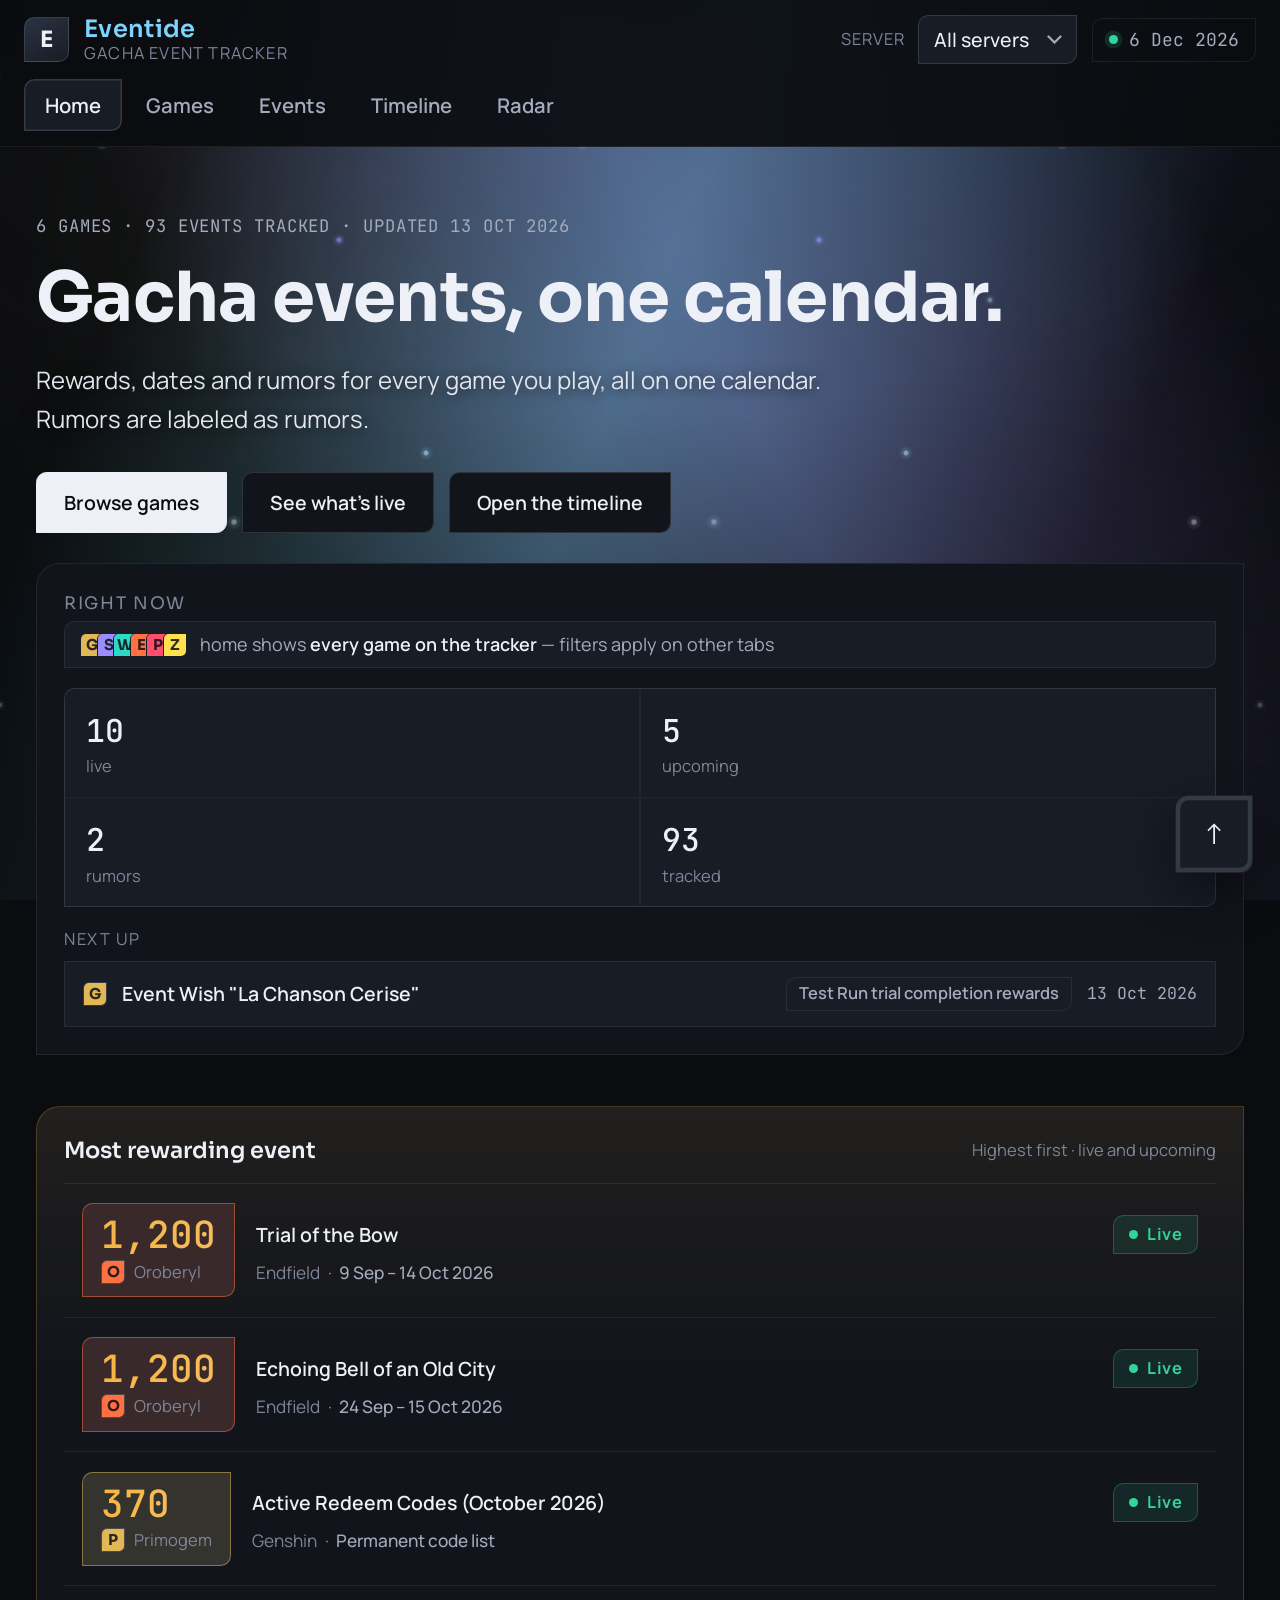
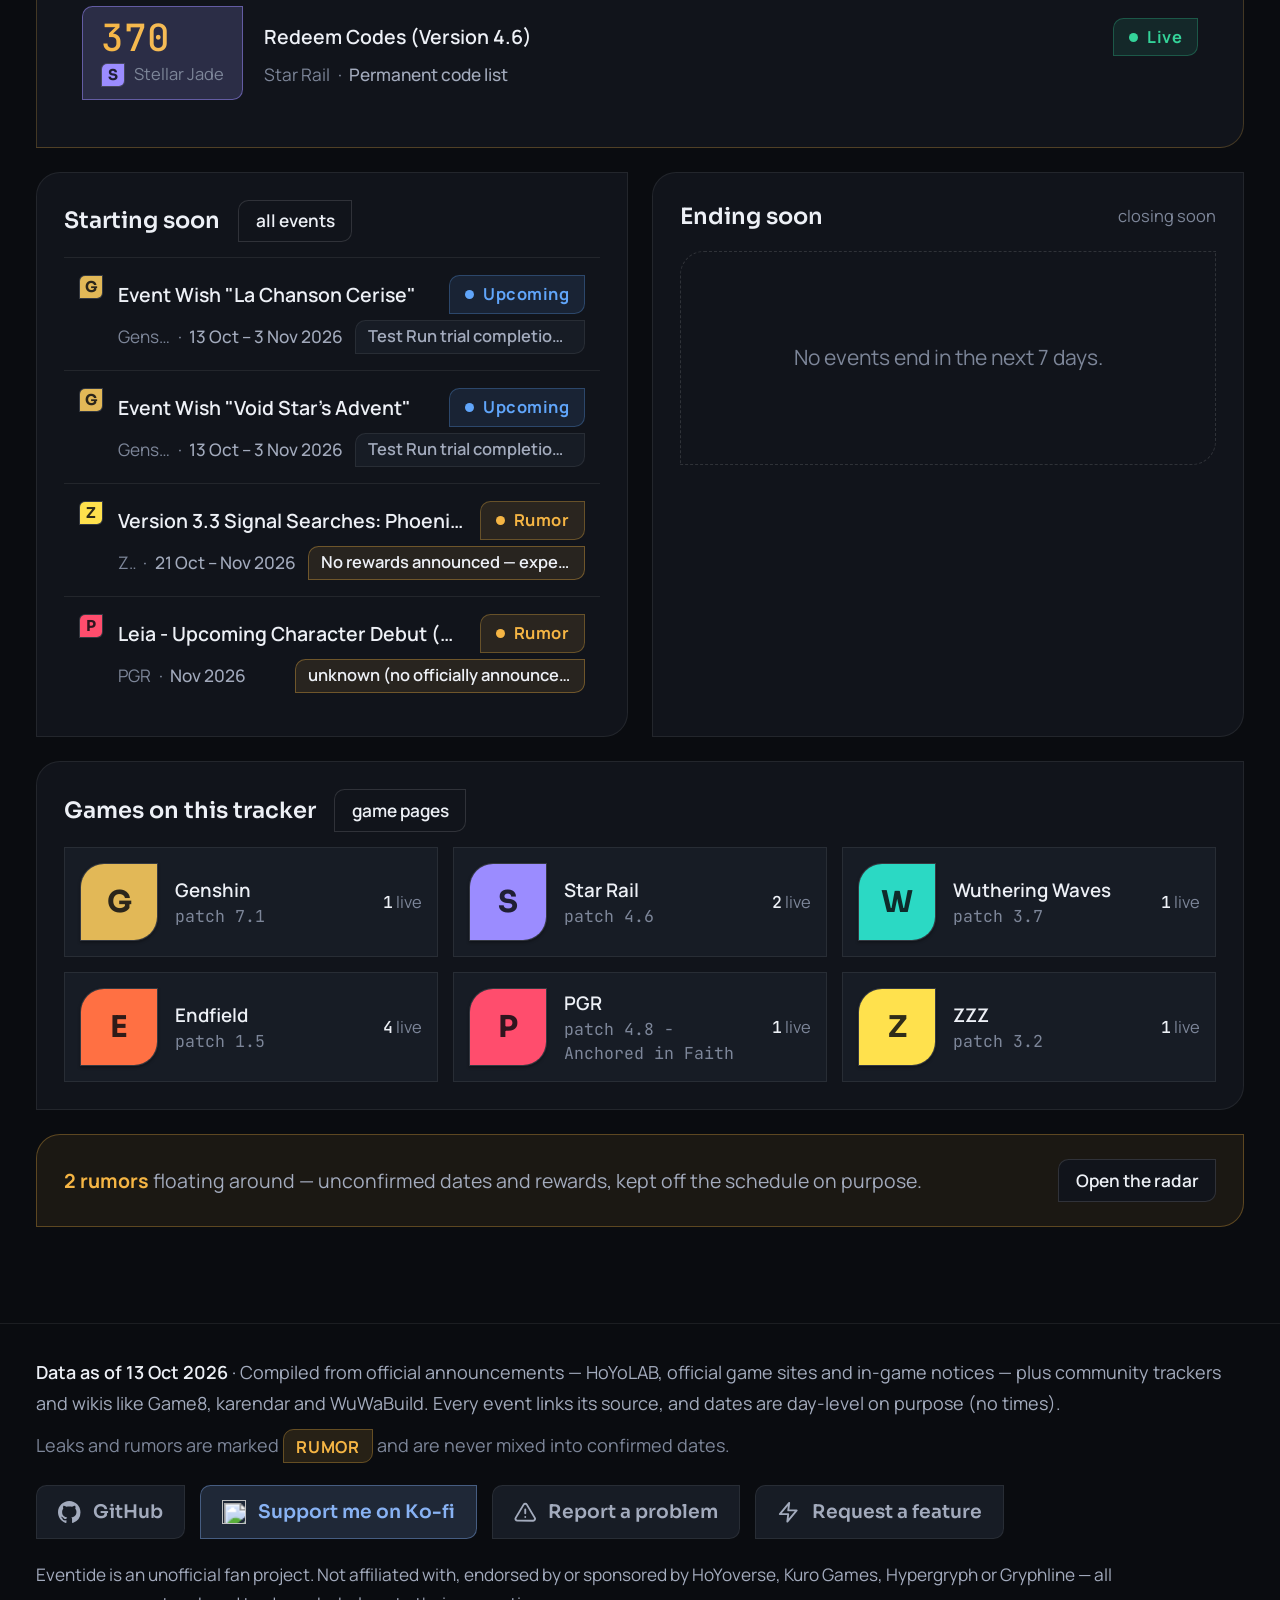
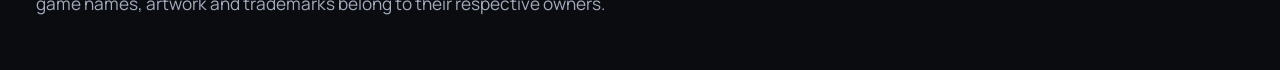
==== commit abdebadf: "data: code radar 2026-10-13 — wuwa stream codes added; hsr/pgr expired codes pruned; endfield ENDFIE" ====
--- a/index.html
+++ b/index.html
@@ -199,7 +199,7 @@
   </figure>
 </div>
 
-<script src="data/events.js?v=20261013"></script>
+<script src="data/events.js?v=20261013b"></script>
 <script src="assets/app.js?v=20261008d"></script>
 </body>
 </html>
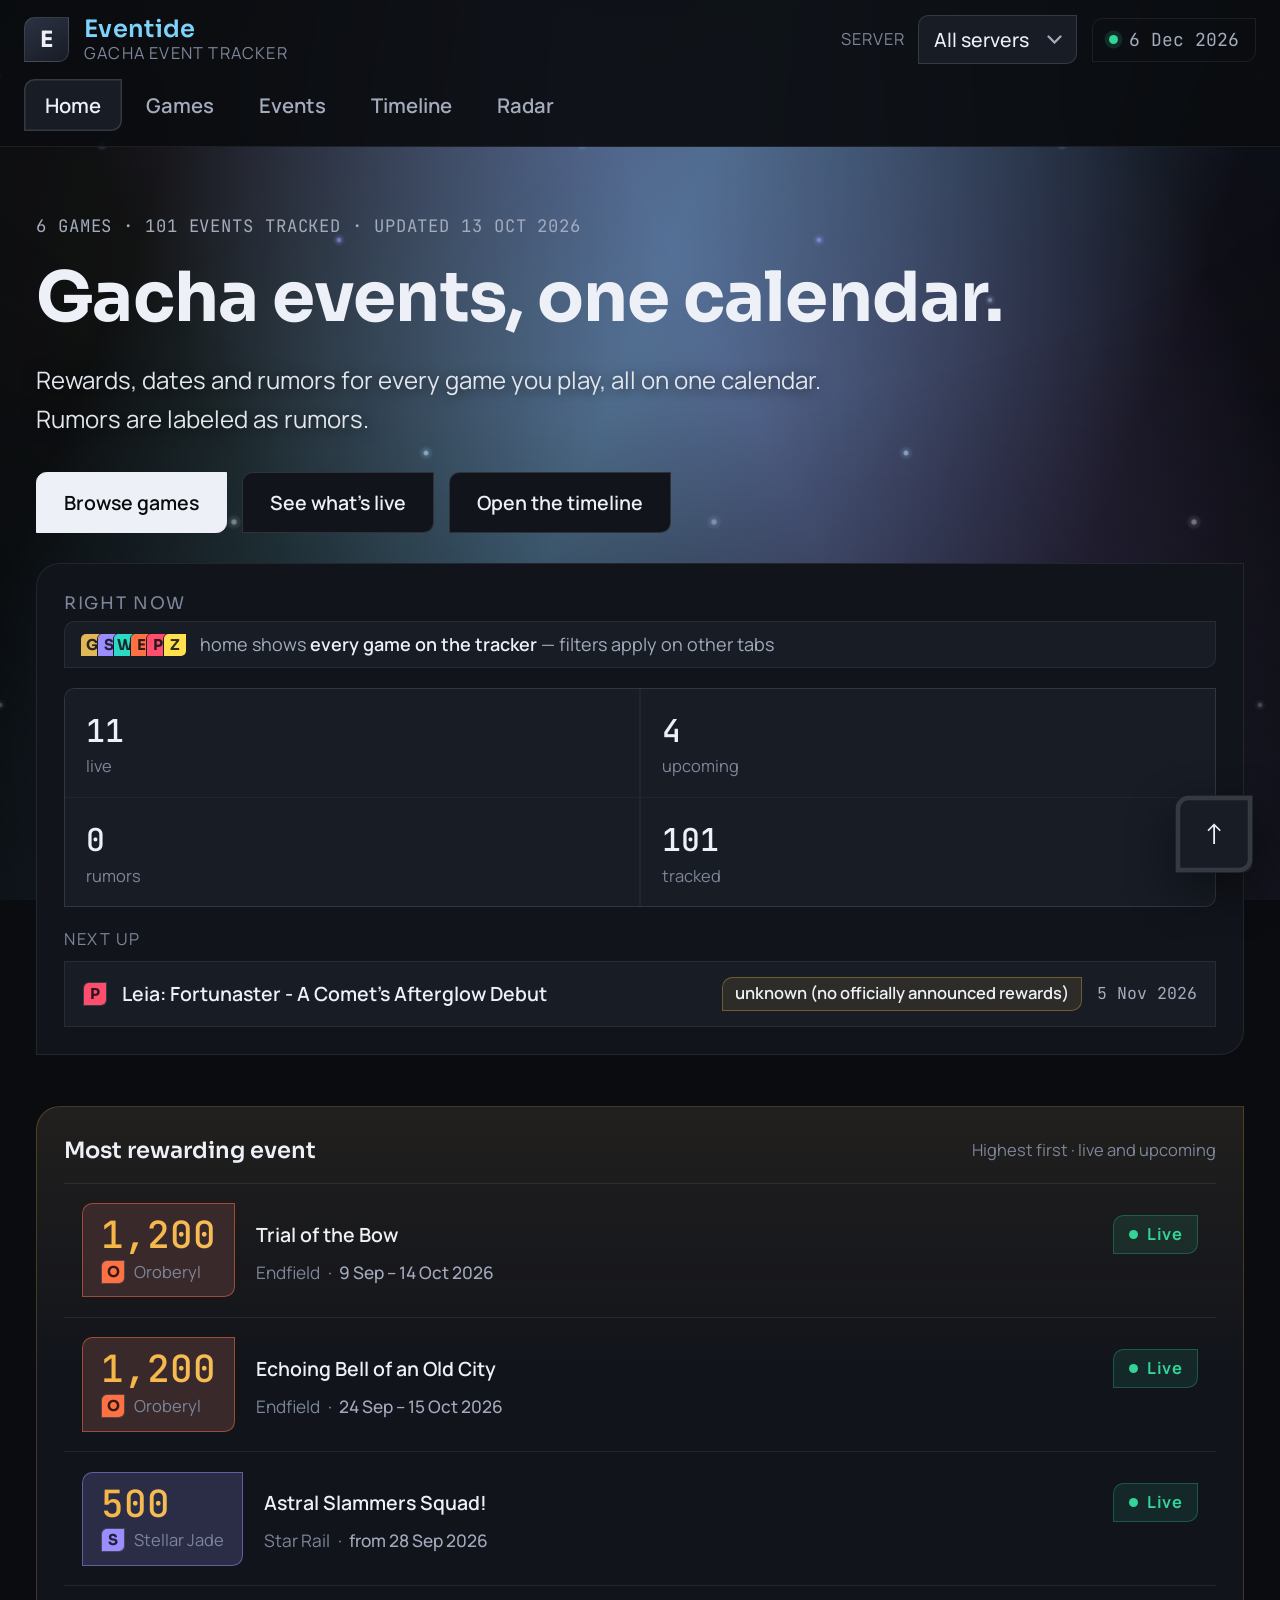
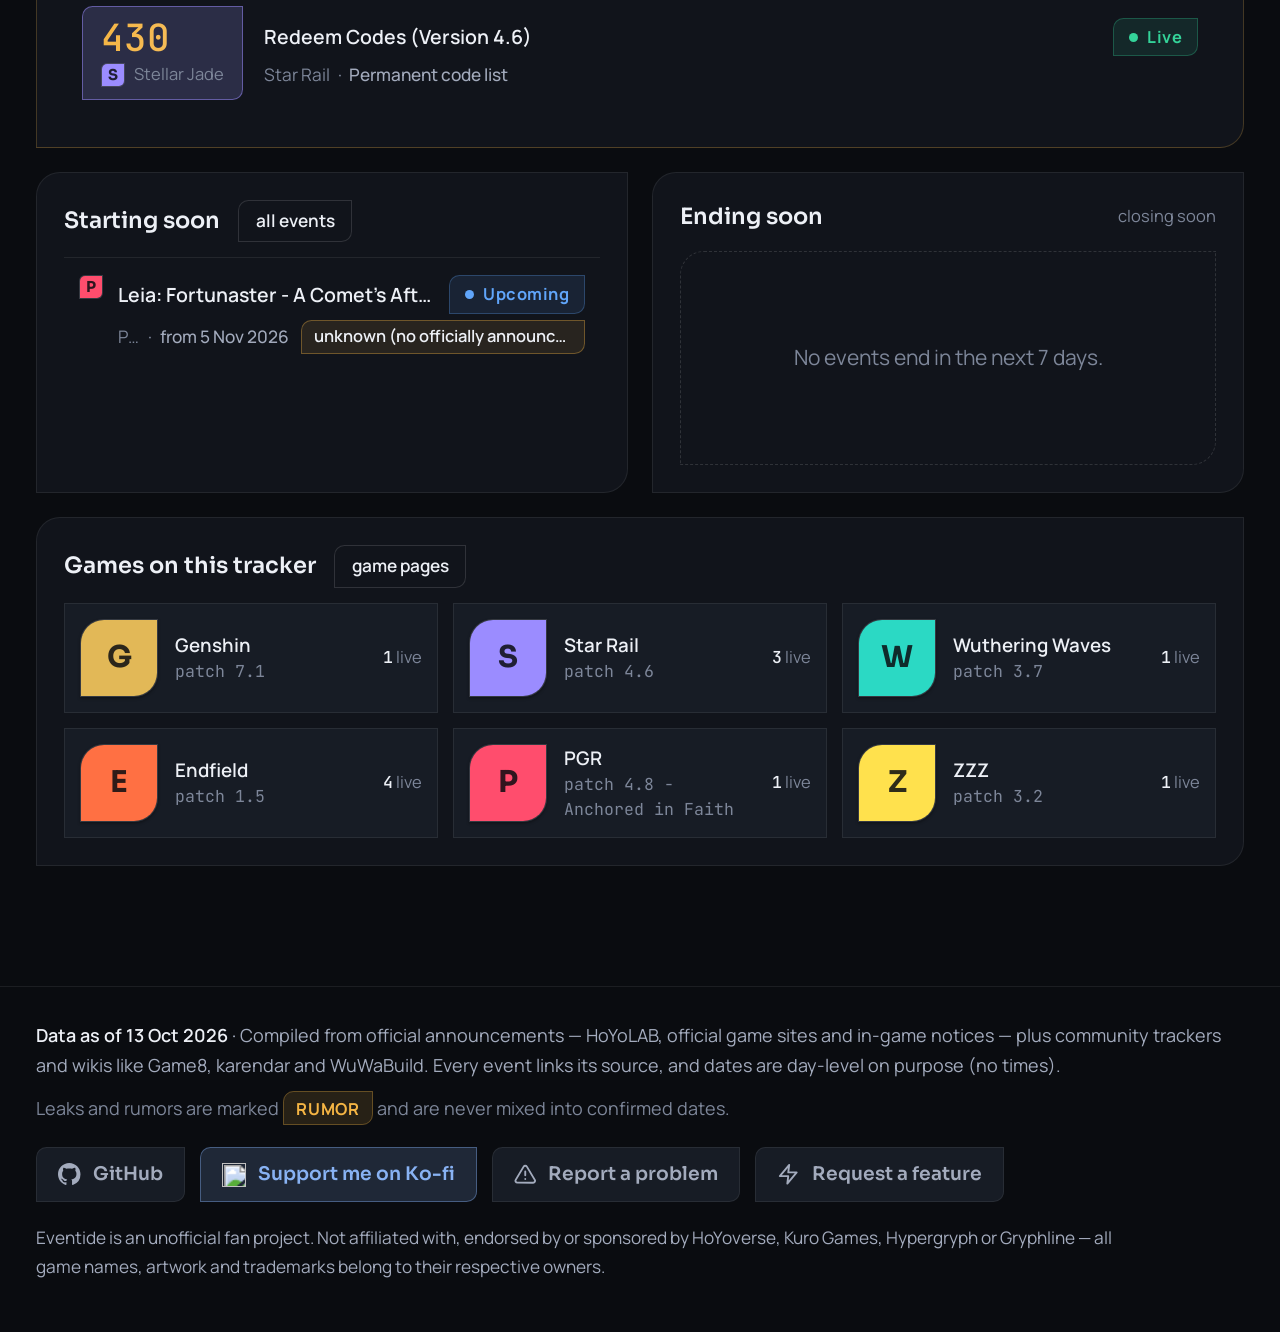
==== commit af4f2f57: "data: research sweep Oct 13 — all six games refreshed (101 events); Enfield 1.6 lineup, ZZZ 3.3 bann" ====
--- a/index.html
+++ b/index.html
@@ -199,7 +199,7 @@
   </figure>
 </div>
 
-<script src="data/events.js?v=20261013b"></script>
+<script src="data/events.js?v=20261013c"></script>
 <script src="assets/app.js?v=20261008d"></script>
 </body>
 </html>
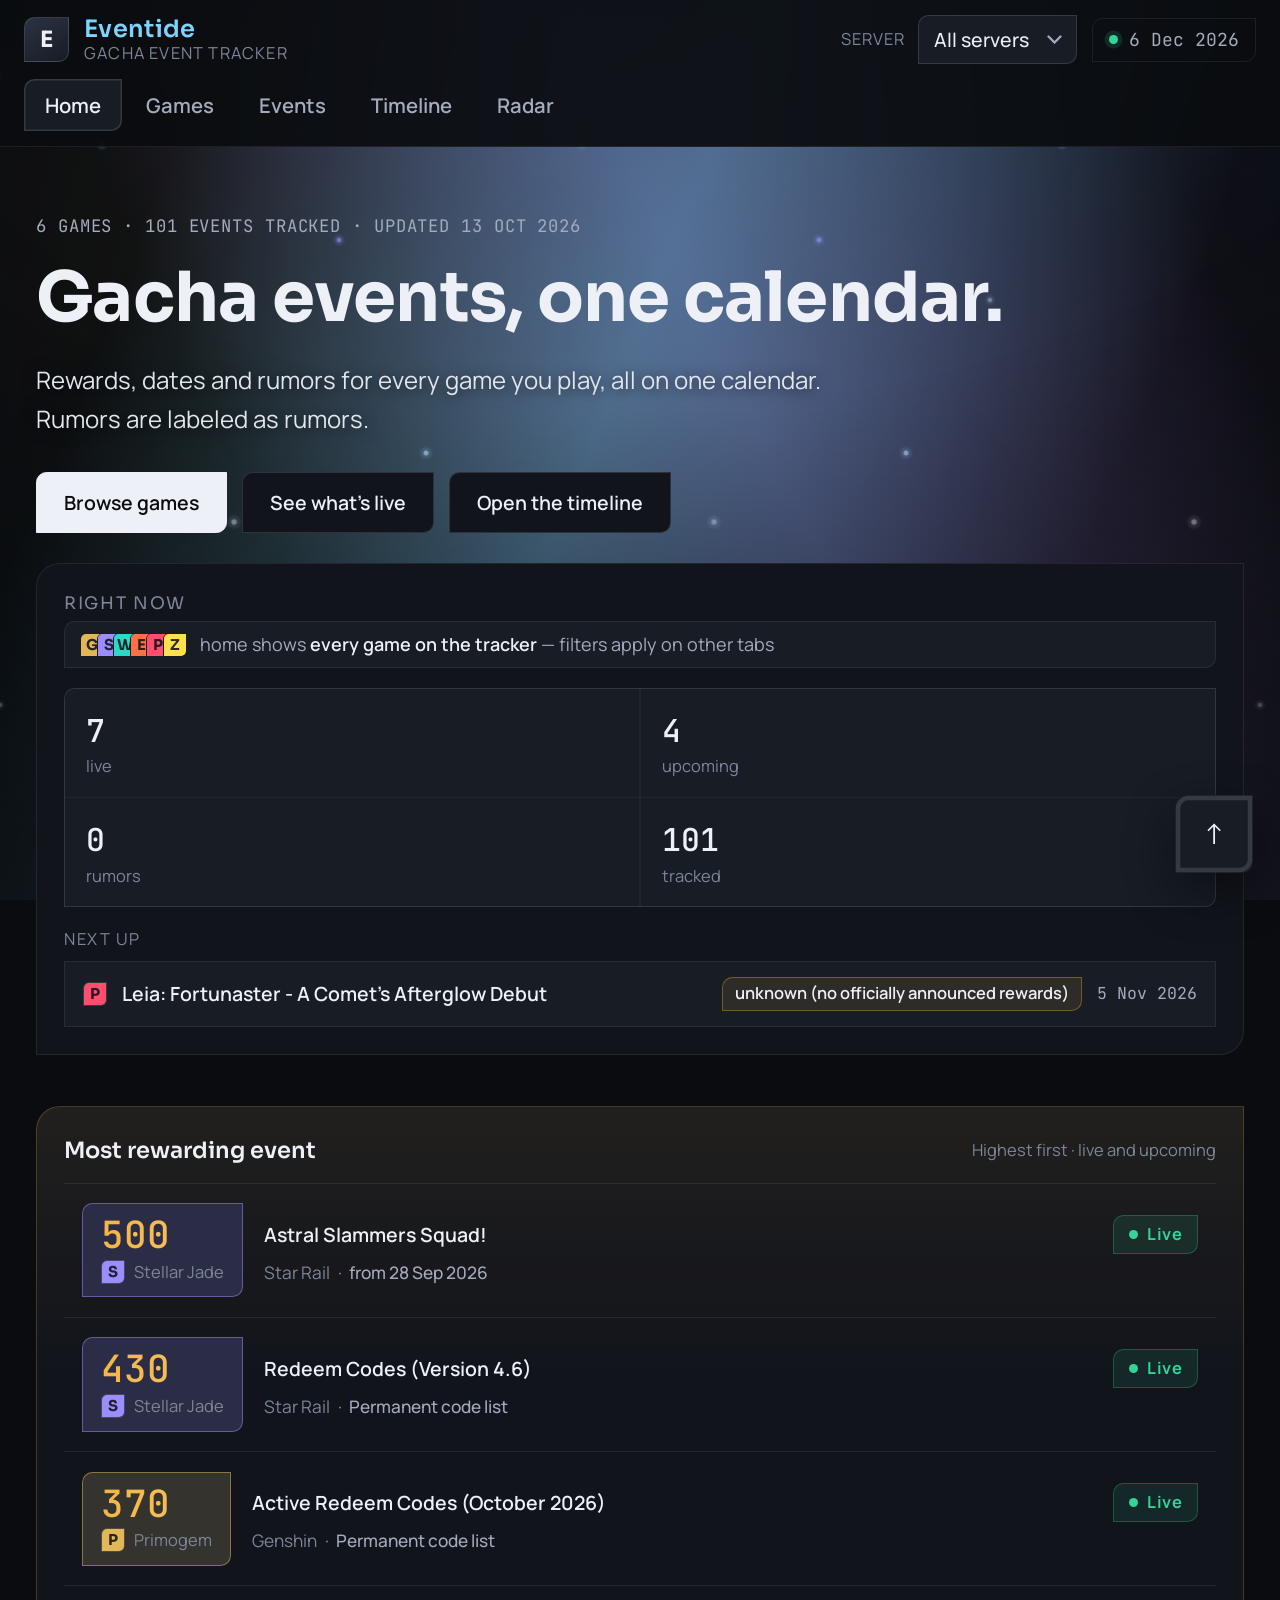
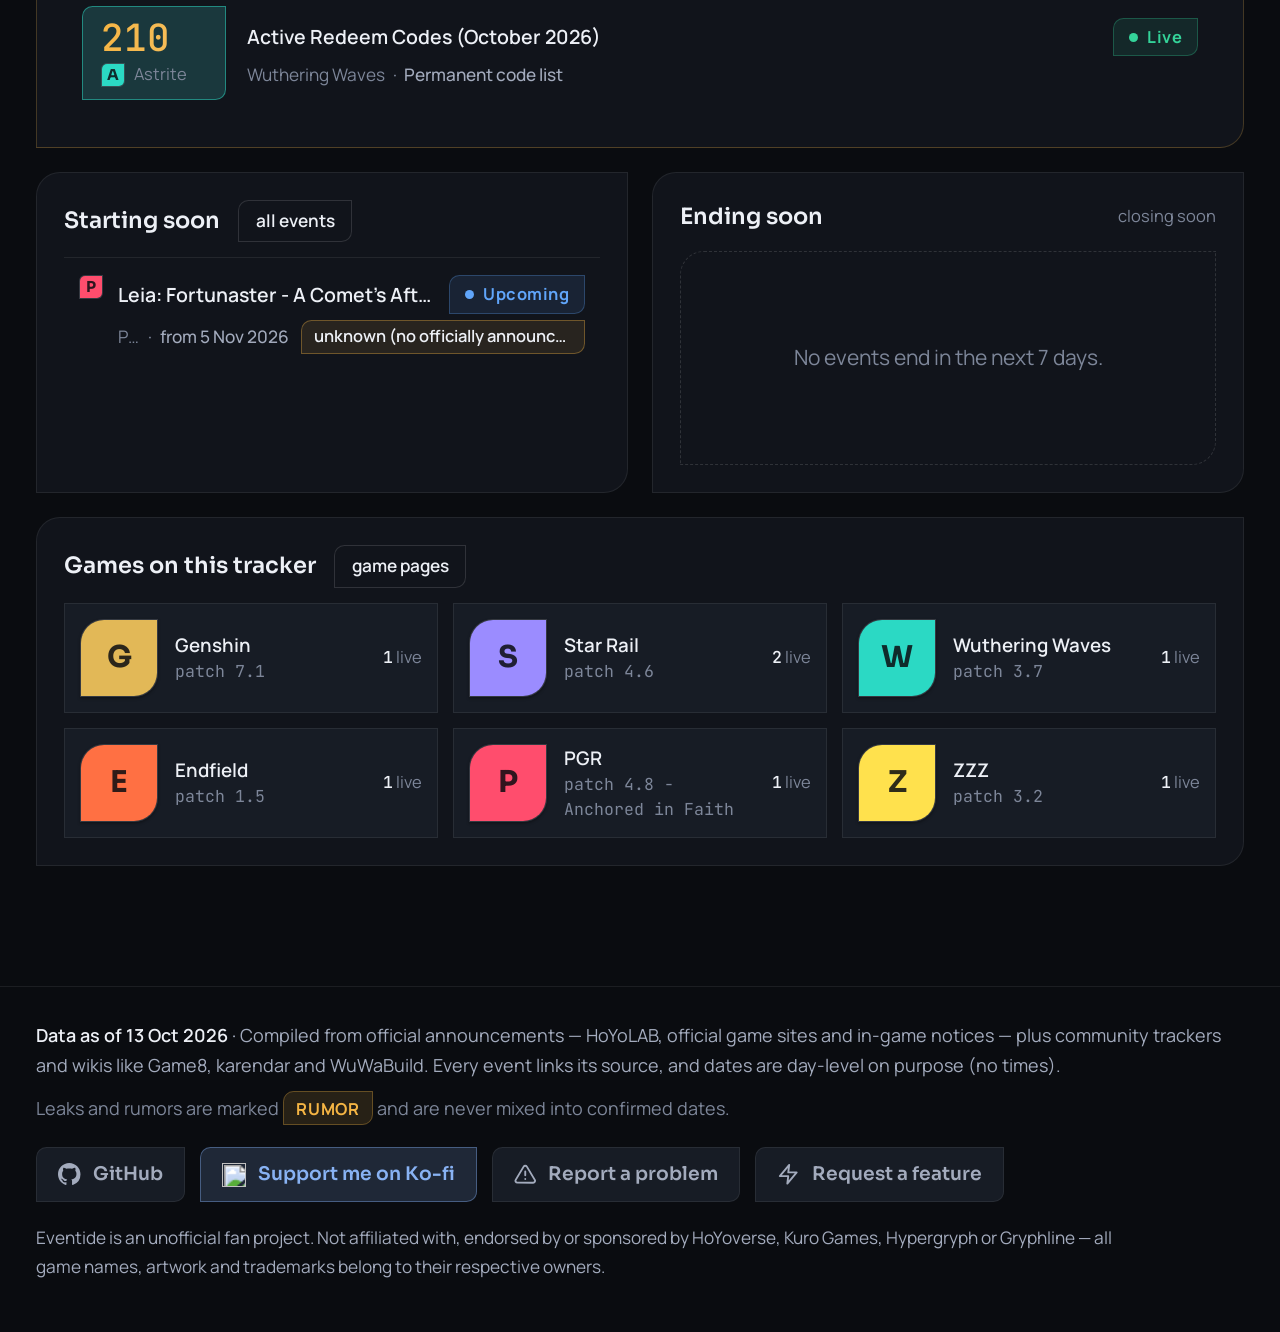
==== commit 2ea69a22: "fix: advance approximate event statuses by date" ====
--- a/index.html
+++ b/index.html
@@ -200,6 +200,6 @@
 </div>
 
 <script src="data/events.js?v=20261013c"></script>
-<script src="assets/app.js?v=20261008d"></script>
+<script src="assets/app.js?v=20261013a"></script>
 </body>
 </html>
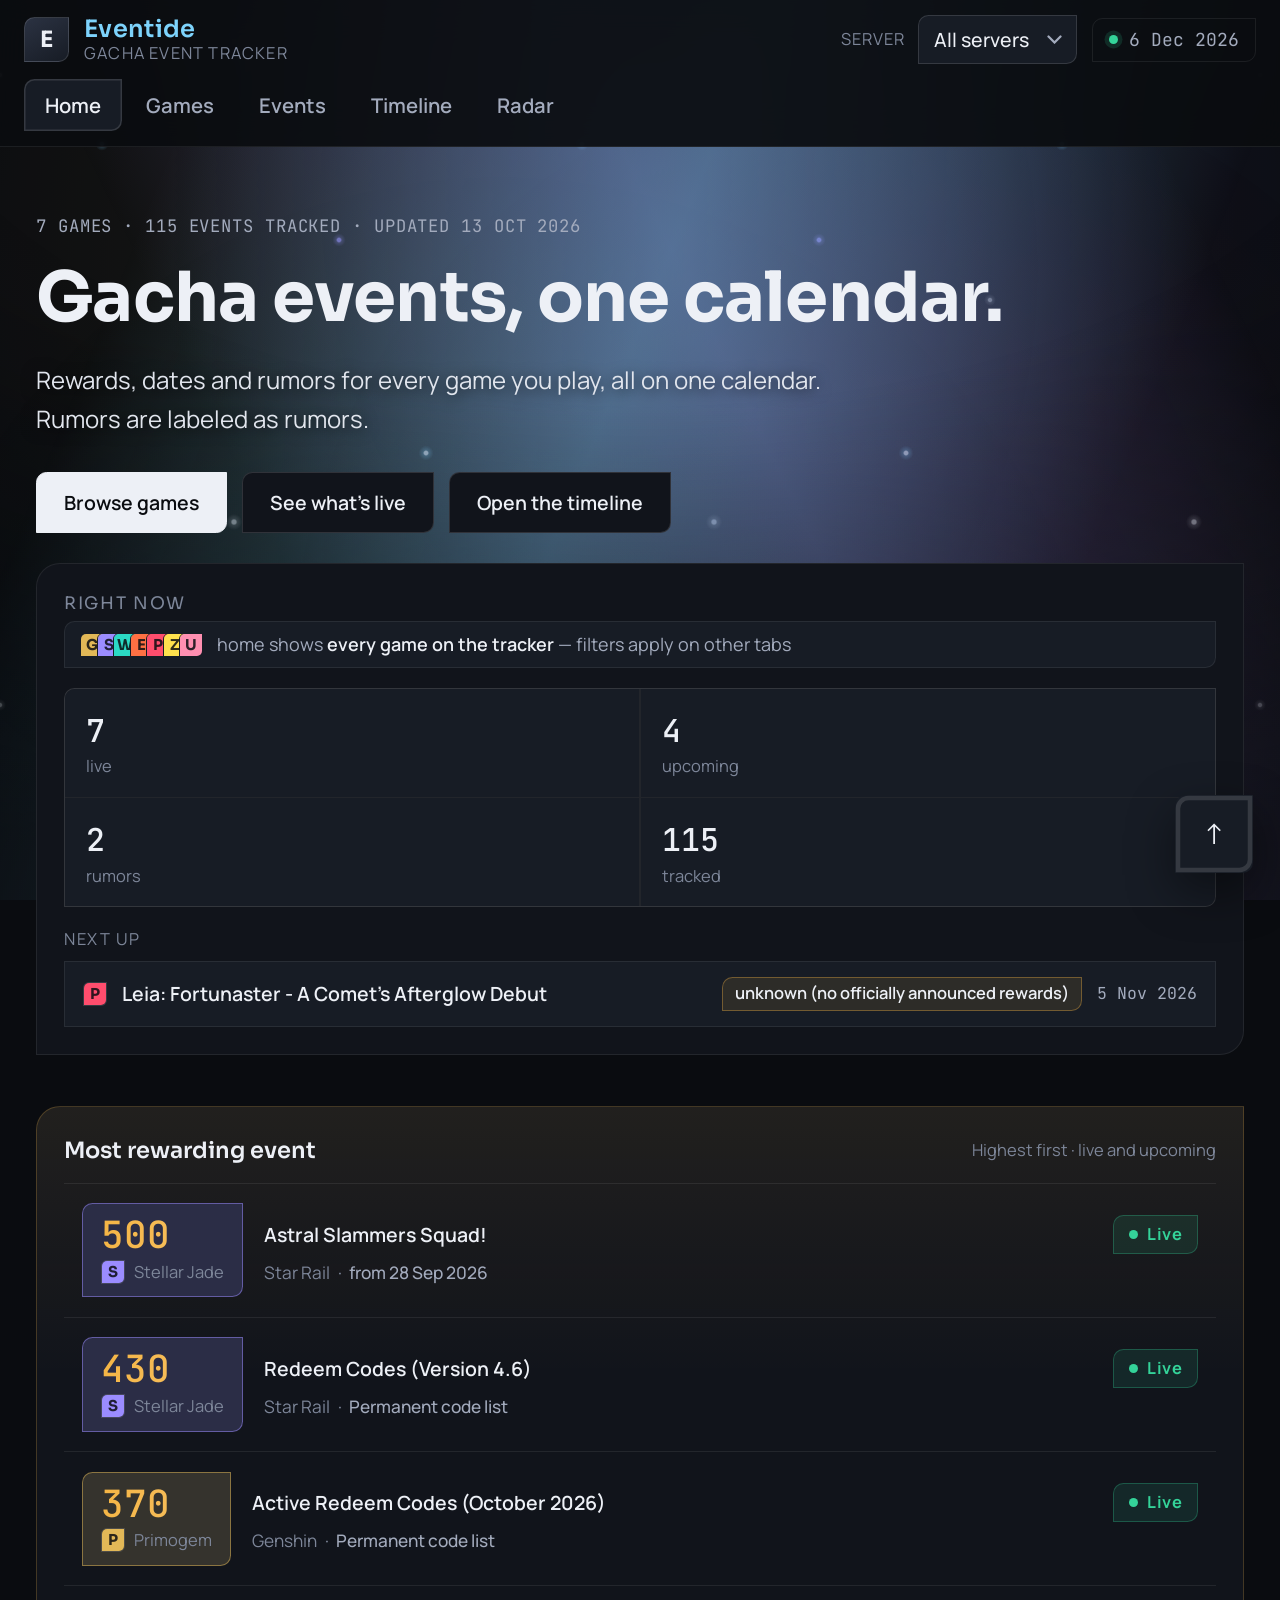
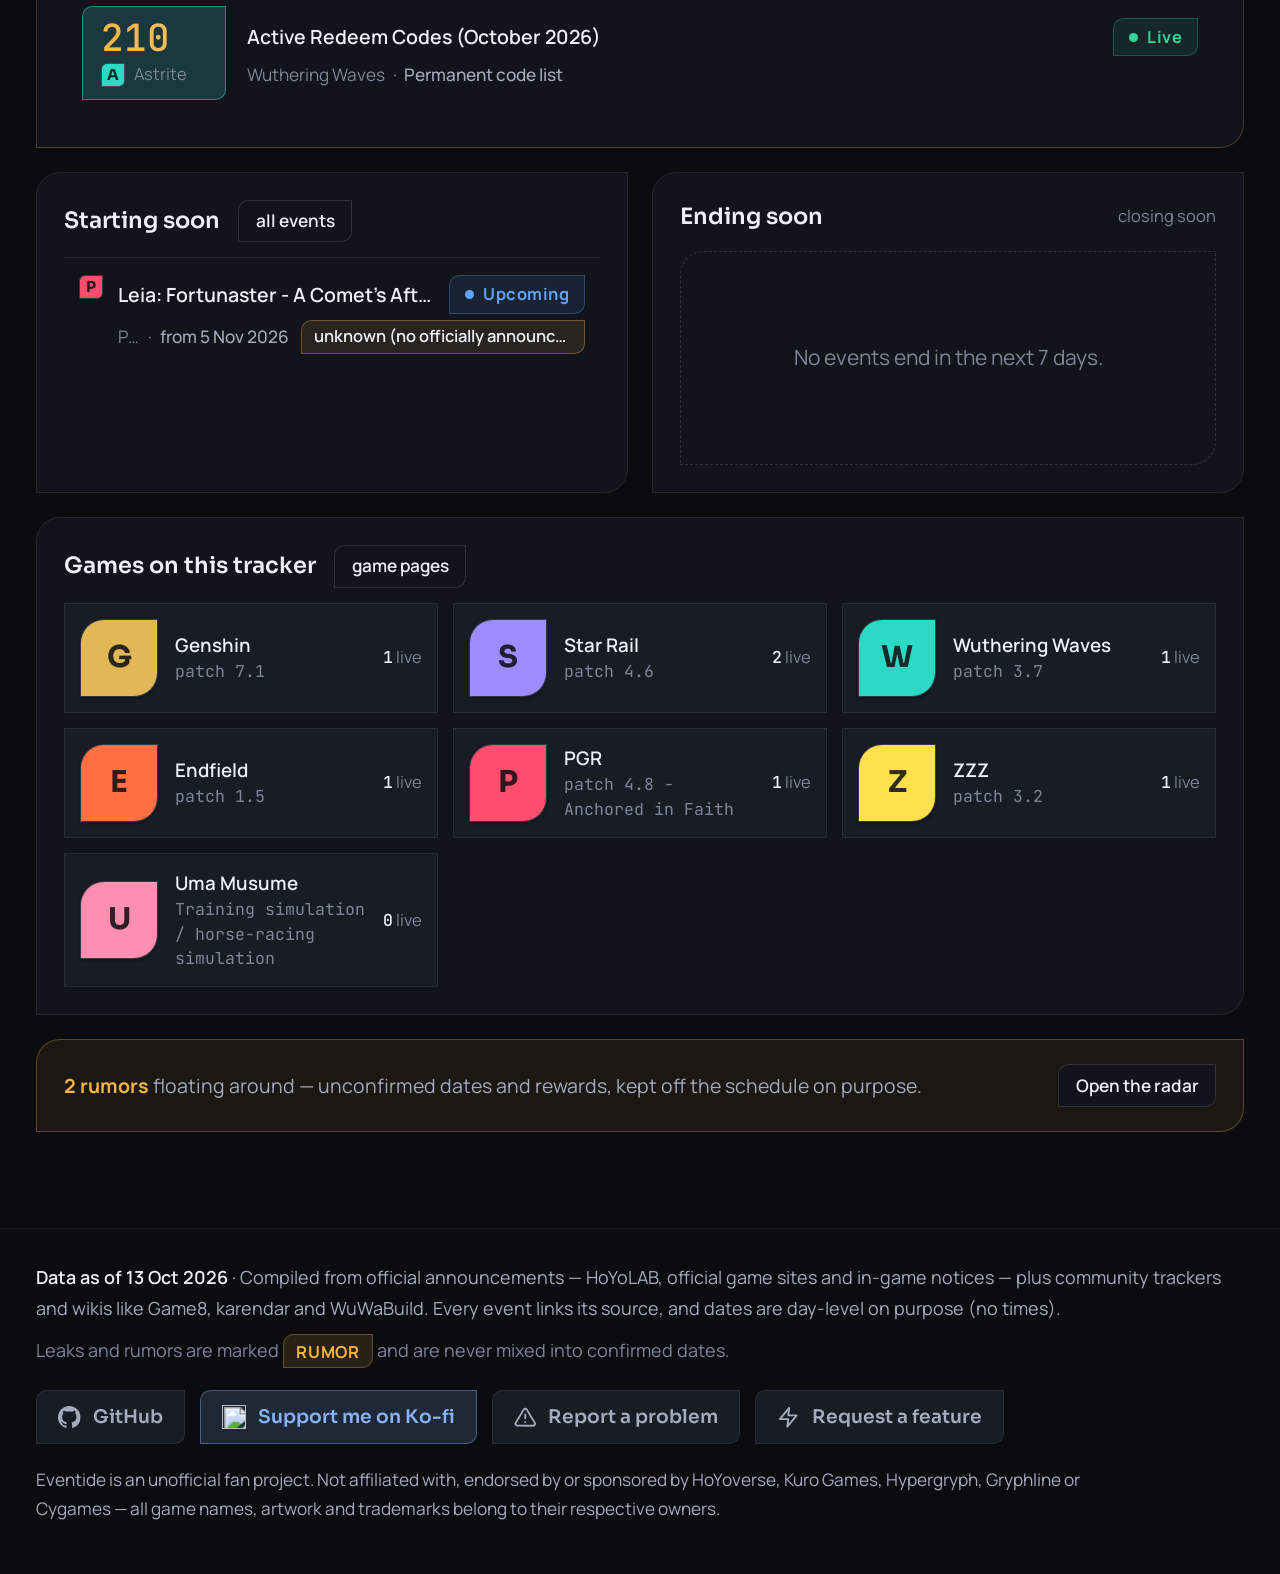
==== commit 6a4e2f14: "feat: add Umamusume Pretty Derby tracking" ====
--- a/index.html
+++ b/index.html
@@ -171,7 +171,7 @@
     </div>
     <p class="footer-disclaimer">
       Eventide is an unofficial fan project. Not affiliated with, endorsed by or sponsored by HoYoverse, Kuro Games,
-      Hypergryph or Gryphline — all game names, artwork and trademarks belong to their respective owners.
+      Hypergryph, Gryphline or Cygames — all game names, artwork and trademarks belong to their respective owners.
     </p>
   </div>
 </footer>
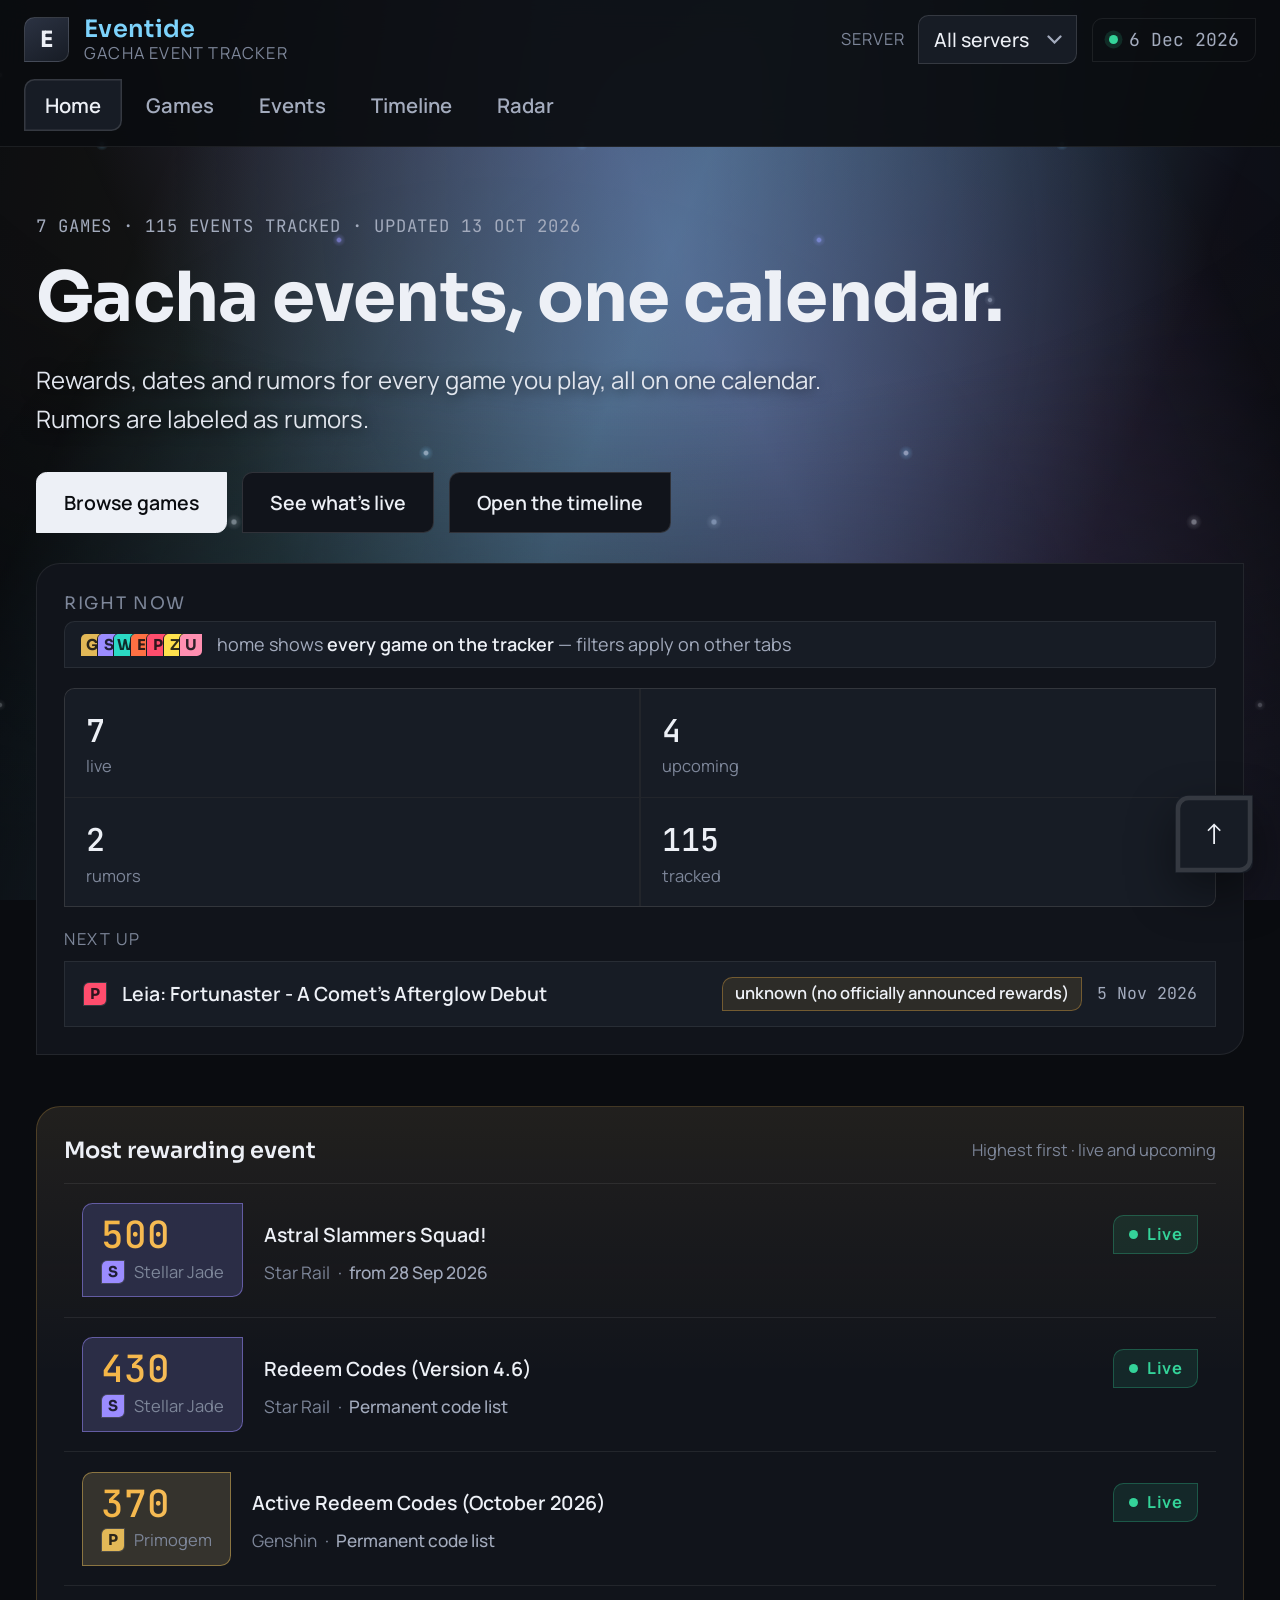
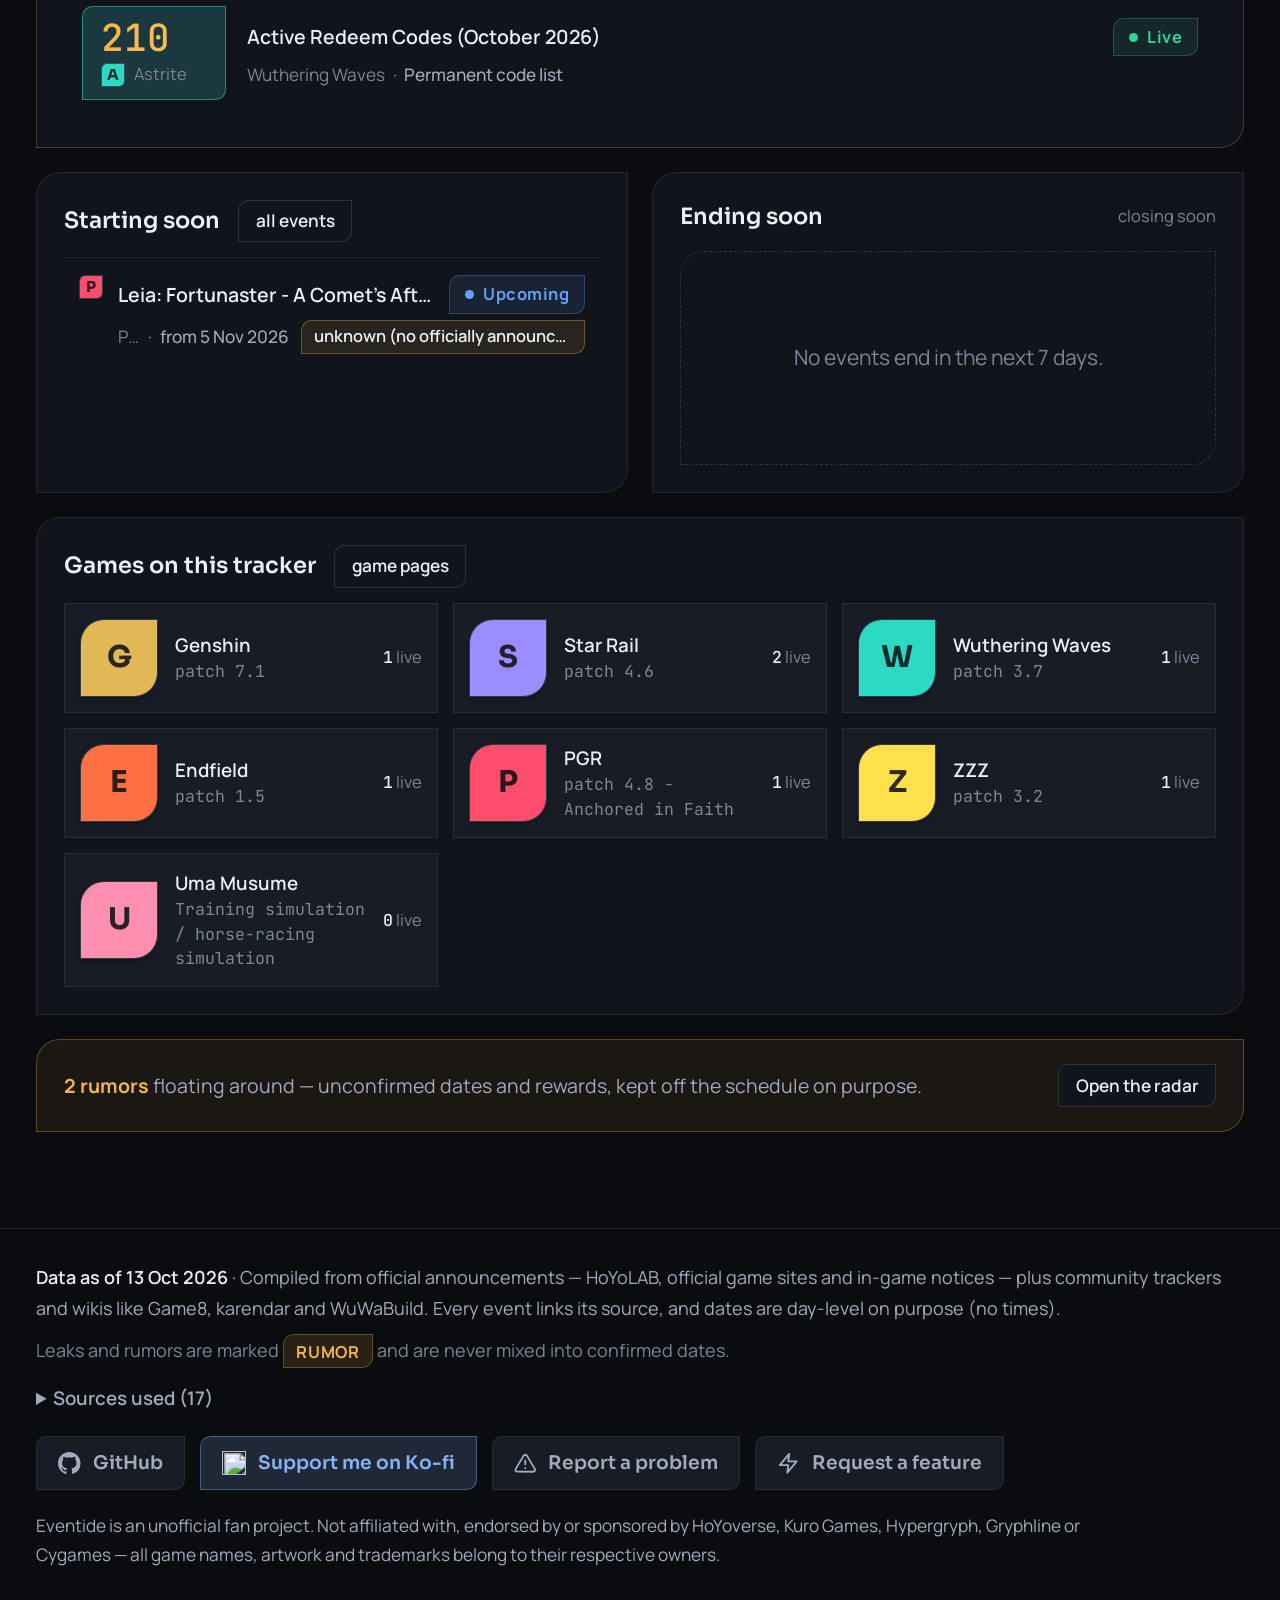
==== commit 09efa388: "feat: add linked source list to footer" ====
--- a/index.html
+++ b/index.html
@@ -10,7 +10,7 @@
 <link rel="preconnect" href="https://fonts.gstatic.com" crossorigin>
 <link rel="preload" as="style" href="https://fonts.googleapis.com/css2?family=Sora:wght@500;600;700&family=Manrope:wght@400;500;600;700&family=JetBrains+Mono:wght@400;500&display=swap" onload="this.onload=null;this.rel='stylesheet'">
 <noscript><link href="https://fonts.googleapis.com/css2?family=Sora:wght@500;600;700&family=Manrope:wght@400;500;600;700&family=JetBrains+Mono:wght@400;500&display=swap" rel="stylesheet"></noscript>
-<link rel="stylesheet" href="assets/styles.css?v=20261008l">
+<link rel="stylesheet" href="assets/styles.css?v=20261013a">
 </head>
 <body>
 
@@ -151,6 +151,11 @@
     <p class="footer-line footer-muted">
       Leaks and rumors are marked <span class="conf conf-rumor">rumor</span> and are never mixed into confirmed dates.
     </p>
+    <details class="footer-sources">
+      <summary id="sourceSummary">Sources used</summary>
+      <p class="footer-sources-note">Sites cited in the event data. Each event links its own source.</p>
+      <ul id="sourceList" class="footer-source-list"></ul>
+    </details>
     <div class="foot-links">
       <a class="foot-link" href="https://github.com/Leiifa/eventide" target="_blank" rel="noopener noreferrer">
         <svg class="foot-link-icon" viewBox="0 0 16 16" aria-hidden="true"><path fill="currentColor" d="M8 0C3.58 0 0 3.58 0 8c0 3.54 2.29 6.53 5.47 7.59.4.07.55-.17.55-.38 0-.19-.01-.82-.01-1.49-2.01.37-2.53-.49-2.69-.94-.09-.23-.48-.94-.82-1.13-.28-.15-.68-.52-.01-.53.63-.01 1.08.58 1.23.82.72 1.21 1.87.87 2.33.66.07-.52.28-.87.51-1.07-1.78-.2-3.64-.89-3.64-3.95 0-.87.31-1.59.82-2.15-.08-.2-.36-1.02.08-2.12 0 0 .67-.21 2.2.82.64-.18 1.32-.27 2-.27s1.36.09 2 .27c1.53-1.04 2.2-.82 2.2-.82.44 1.1.16 1.92.08 2.12.51.56.82 1.27.82 2.15 0 3.07-1.87 3.75-3.65 3.95.29.25.54.73.54 1.48 0 1.07-.01 1.93-.01 2.2 0 .21.15.46.55.38A8.01 8.01 0 0 0 16 8c0-4.42-3.58-8-8-8Z"/></svg>
@@ -200,6 +205,6 @@
 </div>
 
 <script src="data/events.js?v=20261013c"></script>
-<script src="assets/app.js?v=20261013a"></script>
+<script src="assets/app.js?v=20261013b"></script>
 </body>
 </html>
--- a/assets/styles.css
+++ b/assets/styles.css
@@ -1953,6 +1953,37 @@
 }
 .footer-muted { color: var(--ink-3); }
 .footer-line strong { color: var(--ink); font-weight: 600; }
+
+.footer-sources {
+  margin-top: 12px;
+  max-width: 880px;
+  color: var(--ink-2);
+}
+.footer-sources summary {
+  width: fit-content;
+  cursor: pointer;
+  font-size: 12.5px;
+  font-weight: 600;
+}
+.footer-sources summary:focus-visible {
+  outline: 2px solid var(--accent);
+  outline-offset: 3px;
+}
+.footer-sources-note {
+  margin: 8px 0;
+  font-size: 12px;
+  color: var(--ink-2);
+}
+.footer-source-list {
+  display: grid;
+  grid-template-columns: repeat(auto-fit, minmax(170px, 1fr));
+  gap: 6px 18px;
+  margin: 0;
+  padding-left: 18px;
+  font-size: 12px;
+}
+.footer-source-list a { color: var(--ink-2); }
+.footer-source-list a:hover { color: var(--ink); }
 
 .foot-links {
   display: flex;
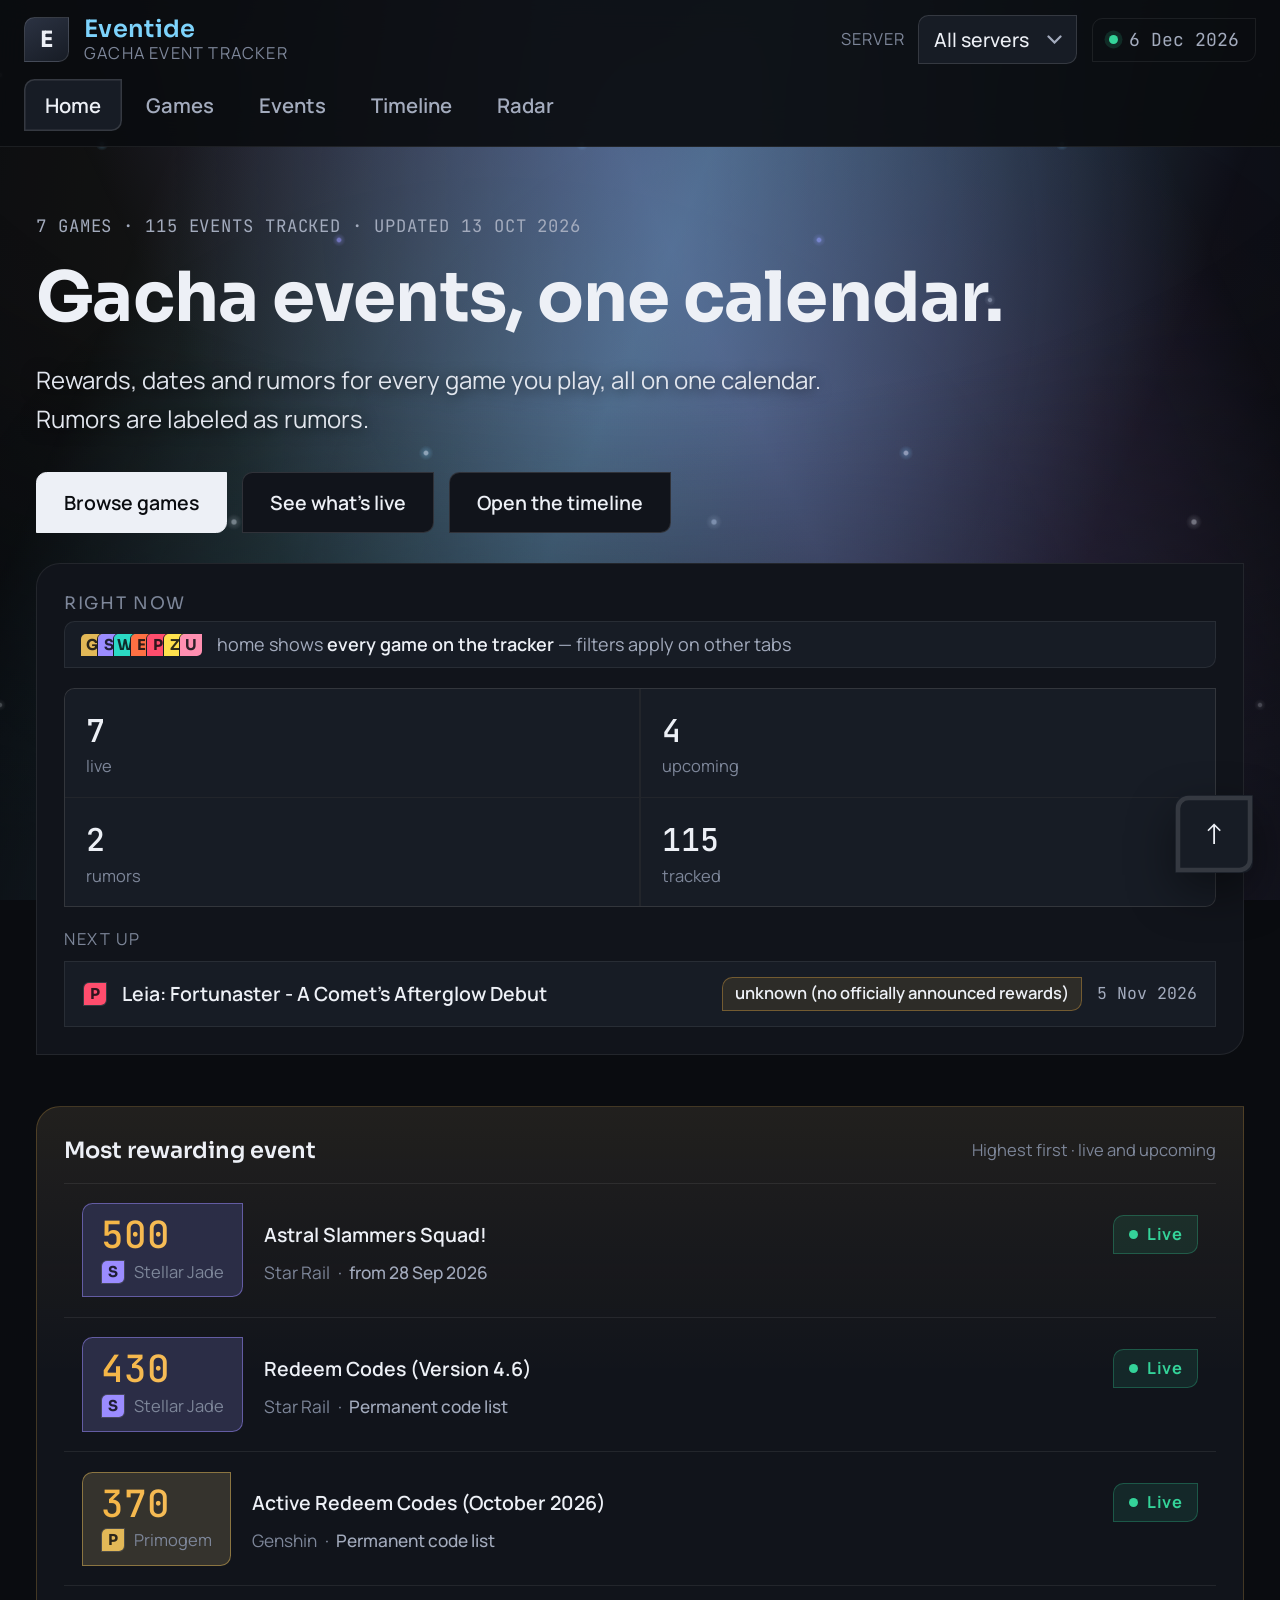
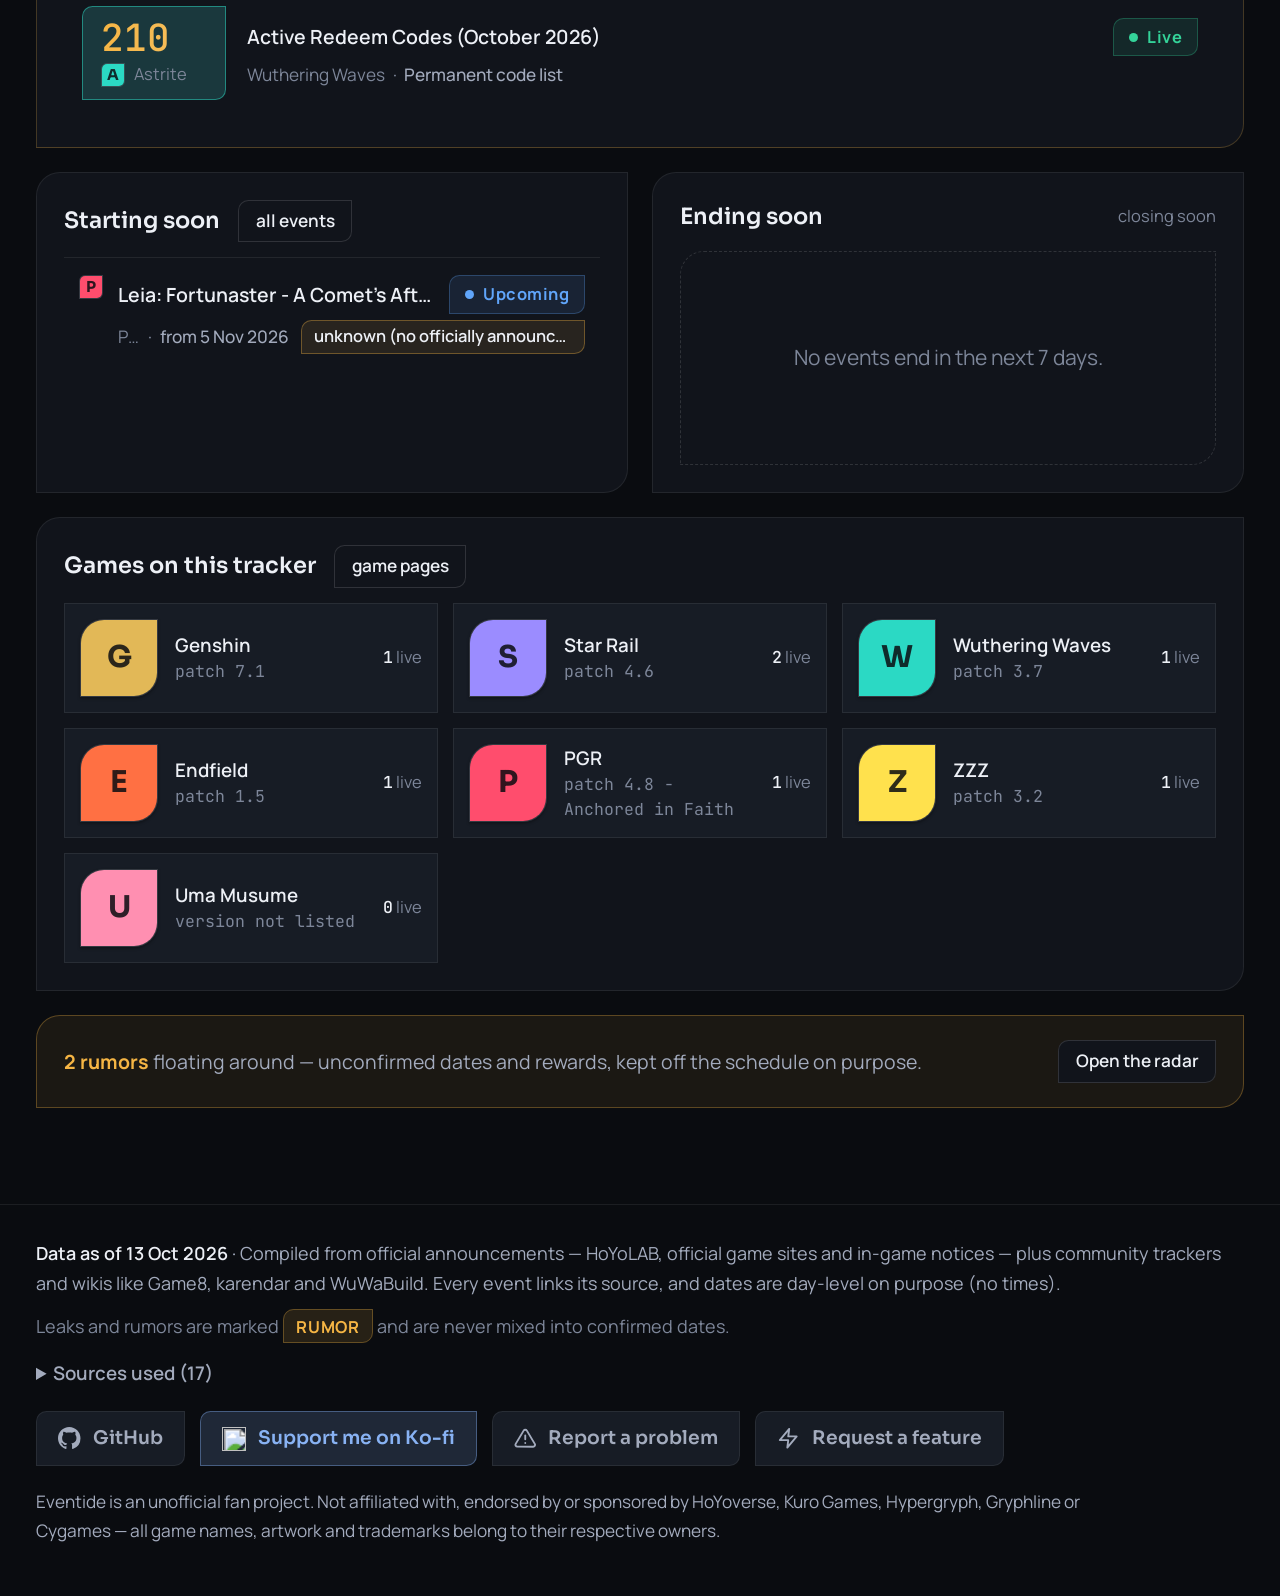
==== commit 621a0718: "fix: keep homepage game-card detail labels consistent" ====
--- a/index.html
+++ b/index.html
@@ -205,6 +205,6 @@
 </div>
 
 <script src="data/events.js?v=20261013c"></script>
-<script src="assets/app.js?v=20261013b"></script>
+<script src="assets/app.js?v=20261013c"></script>
 </body>
 </html>
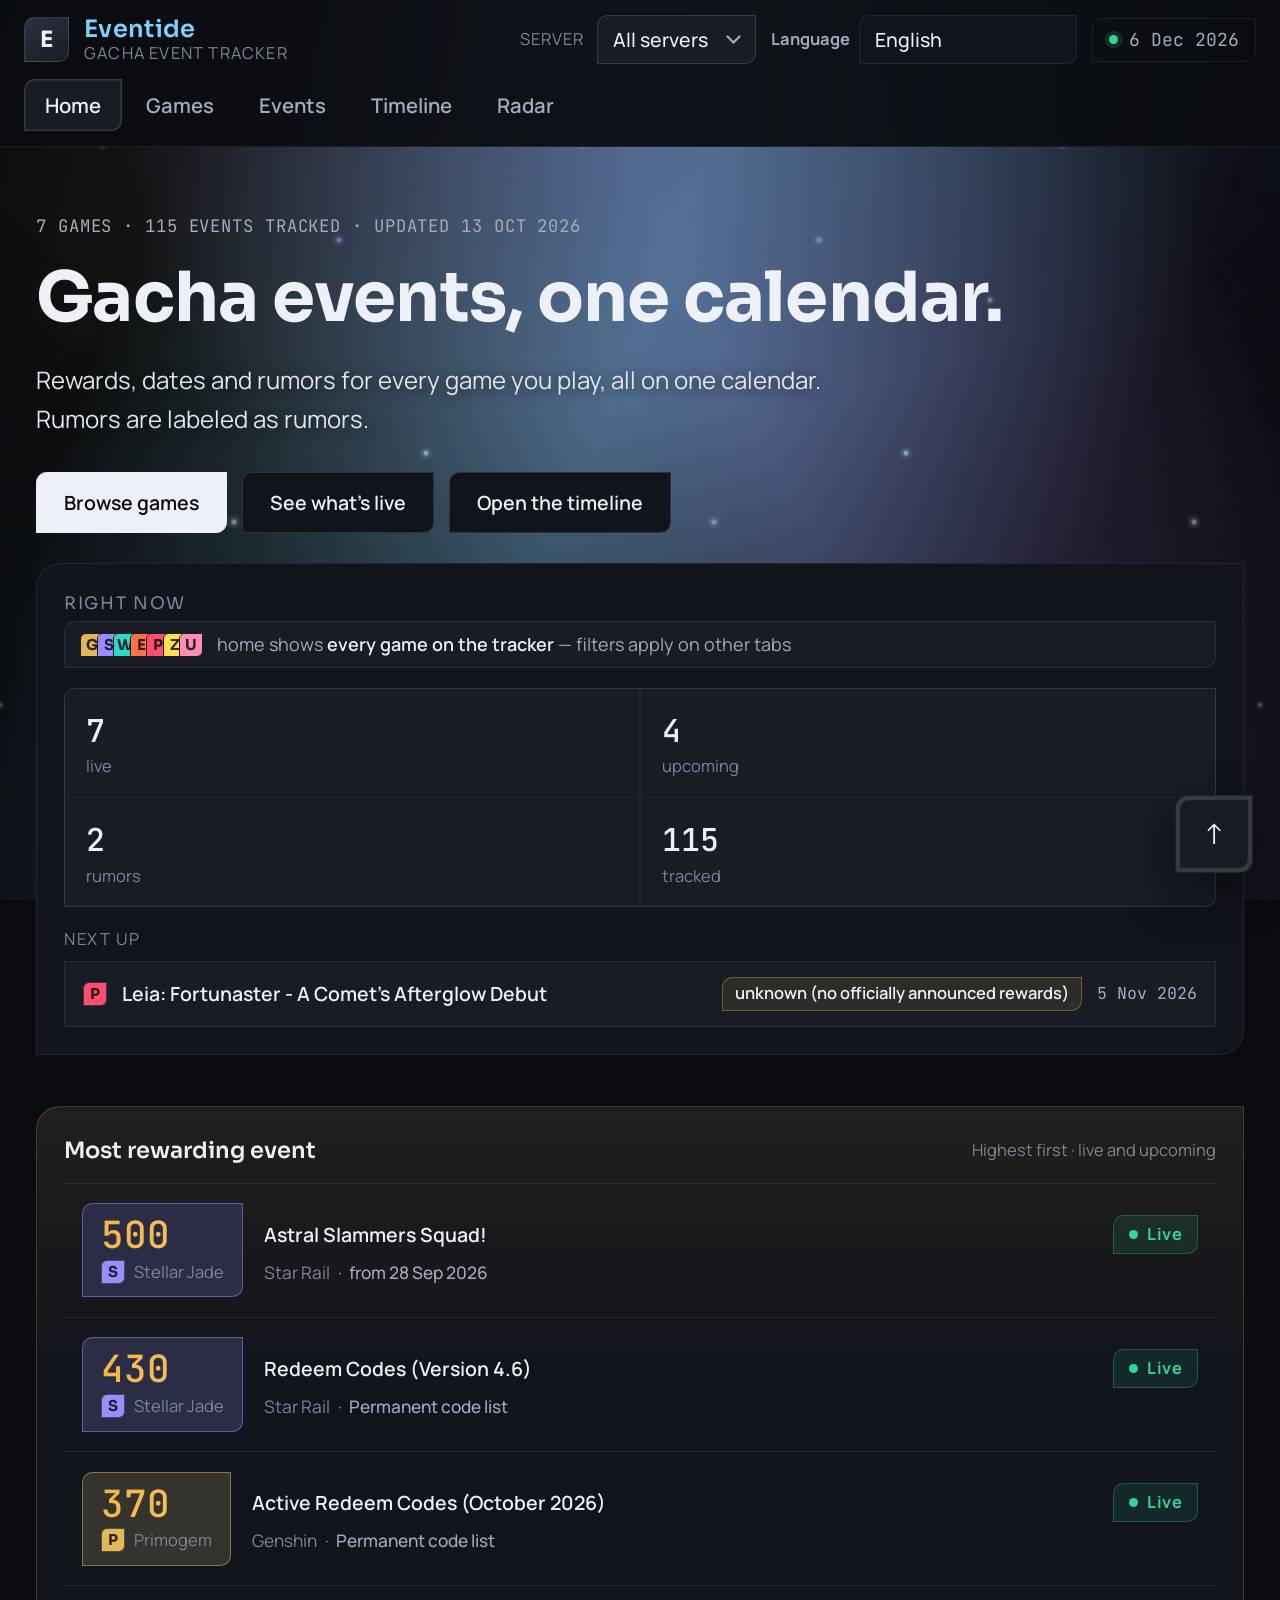
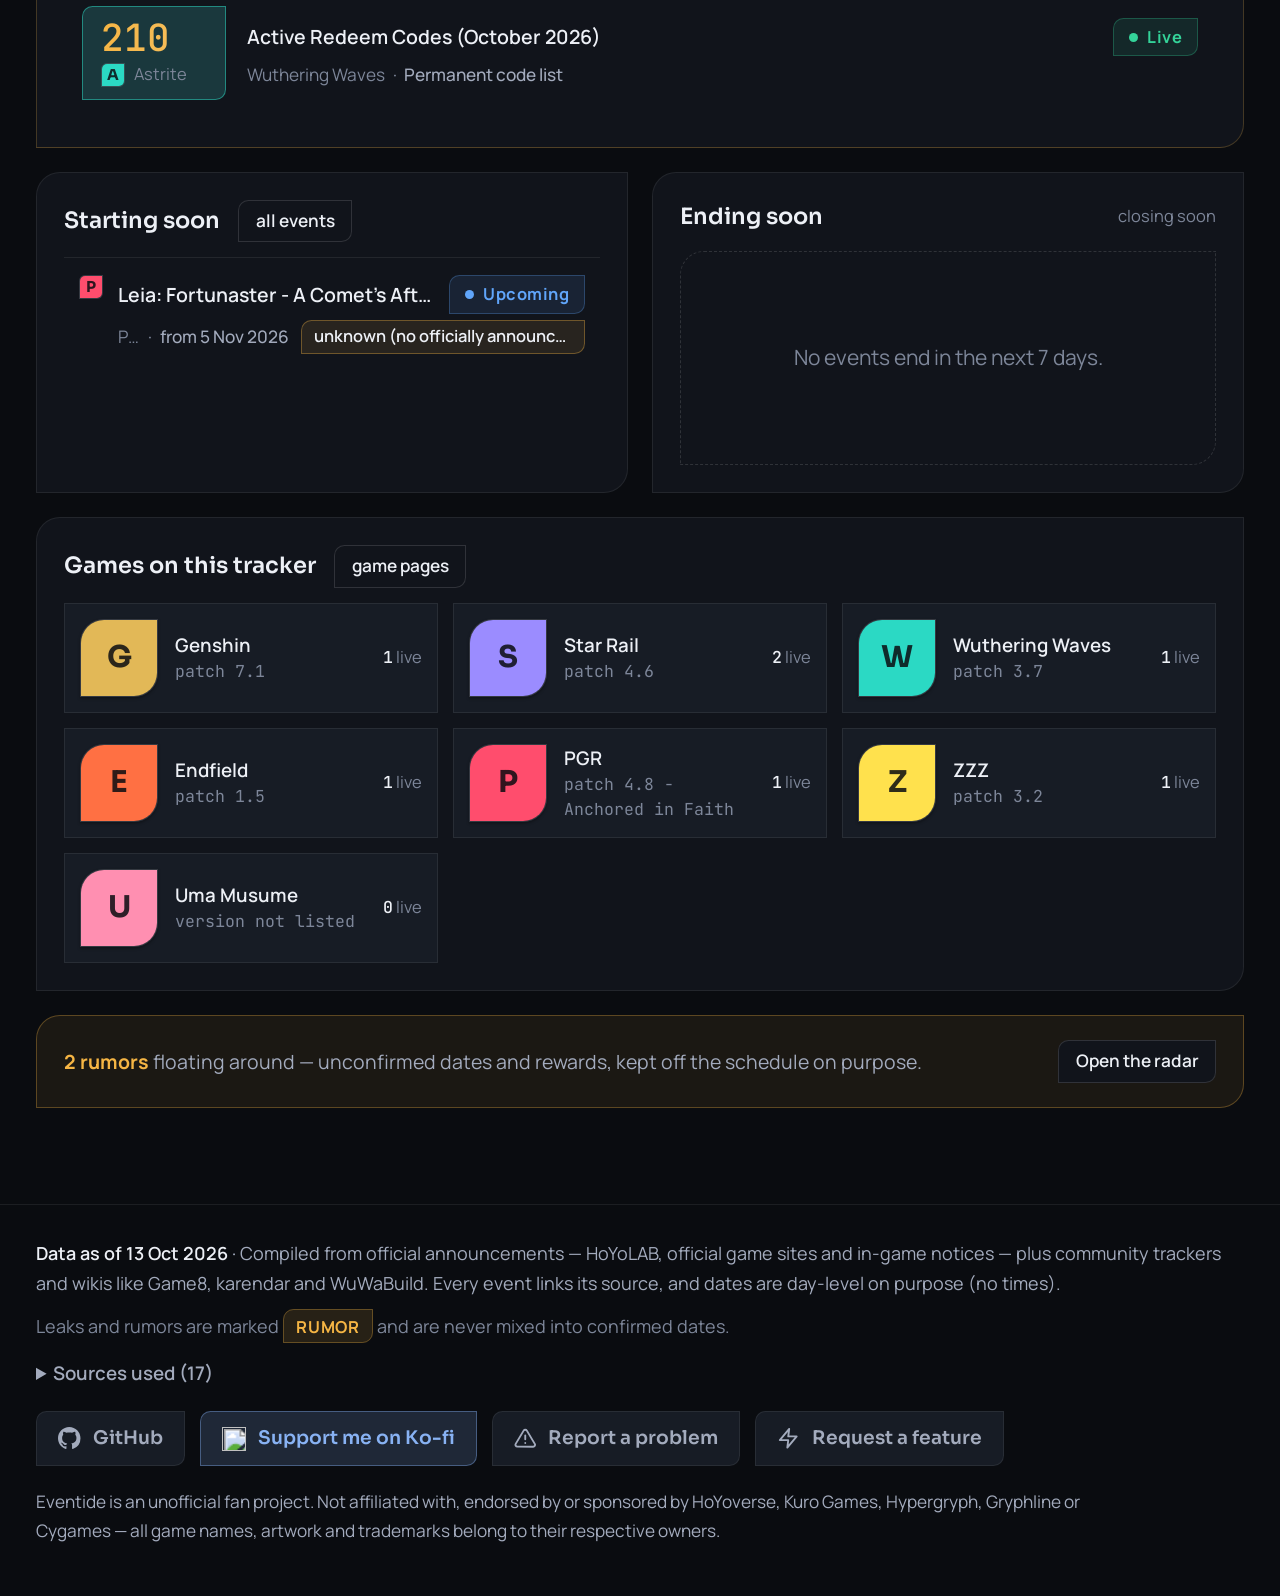
==== commit d38fb4c6: "feat(i18n): add Bahasa Indonesia language option" ====
--- a/index.html
+++ b/index.html
@@ -10,7 +10,7 @@
 <link rel="preconnect" href="https://fonts.gstatic.com" crossorigin>
 <link rel="preload" as="style" href="https://fonts.googleapis.com/css2?family=Sora:wght@500;600;700&family=Manrope:wght@400;500;600;700&family=JetBrains+Mono:wght@400;500&display=swap" onload="this.onload=null;this.rel='stylesheet'">
 <noscript><link href="https://fonts.googleapis.com/css2?family=Sora:wght@500;600;700&family=Manrope:wght@400;500;600;700&family=JetBrains+Mono:wght@400;500&display=swap" rel="stylesheet"></noscript>
-<link rel="stylesheet" href="assets/styles.css?v=20261013a">
+<link rel="stylesheet" href="assets/styles.css?v=20261013d">
 </head>
 <body>
 
@@ -58,6 +58,7 @@
           <option value="cn">CN</option>
         </select>
       </label>
+      <label class="language-wrap" title="Choose interface language"><span class="language-label">Language</span><select id="languageSelect" class="server-select" aria-label="Language"><option value="en">English</option><option value="id">Bahasa Indonesia</option></select></label>
       <div class="today-pill"><span class="today-dot" aria-hidden="true"></span><span id="todayDate">—</span></div>
     </div>
   </div>
@@ -205,6 +206,6 @@
 </div>
 
 <script src="data/events.js?v=20261013c"></script>
-<script src="assets/app.js?v=20261013c"></script>
+<script src="assets/app.js?v=20261013k"></script>
 </body>
 </html>
--- a/assets/styles.css
+++ b/assets/styles.css
@@ -320,6 +320,9 @@
   align-items: center;
   gap: 14px;
 }
+.language-wrap { display:flex; align-items:center; gap:6px; color:var(--ink-2); font-size:11px; font-weight:700; }
+.language-wrap select { color:var(--ink); background:var(--bg-elev); border:1px solid var(--line); padding:6px 26px 6px 10px; }
+.language-wrap select:focus-visible { outline:2px solid var(--accent); outline-offset:2px; }
 
 .server-wrap {
   display: flex;
@@ -2320,6 +2323,11 @@
   .home-cta .btn-primary { flex: 1 1 100%; }
 }
 
+@media (max-width: 600px) {
+  .language-label { display: none; }
+  .topbar-right { gap: 6px; flex-wrap: wrap; }
+}
+
 /* Desktop default size: 150% (identical to browser zoom 150%) */
 @media (min-width: 1081px) {
   html { zoom: 1.5; }
